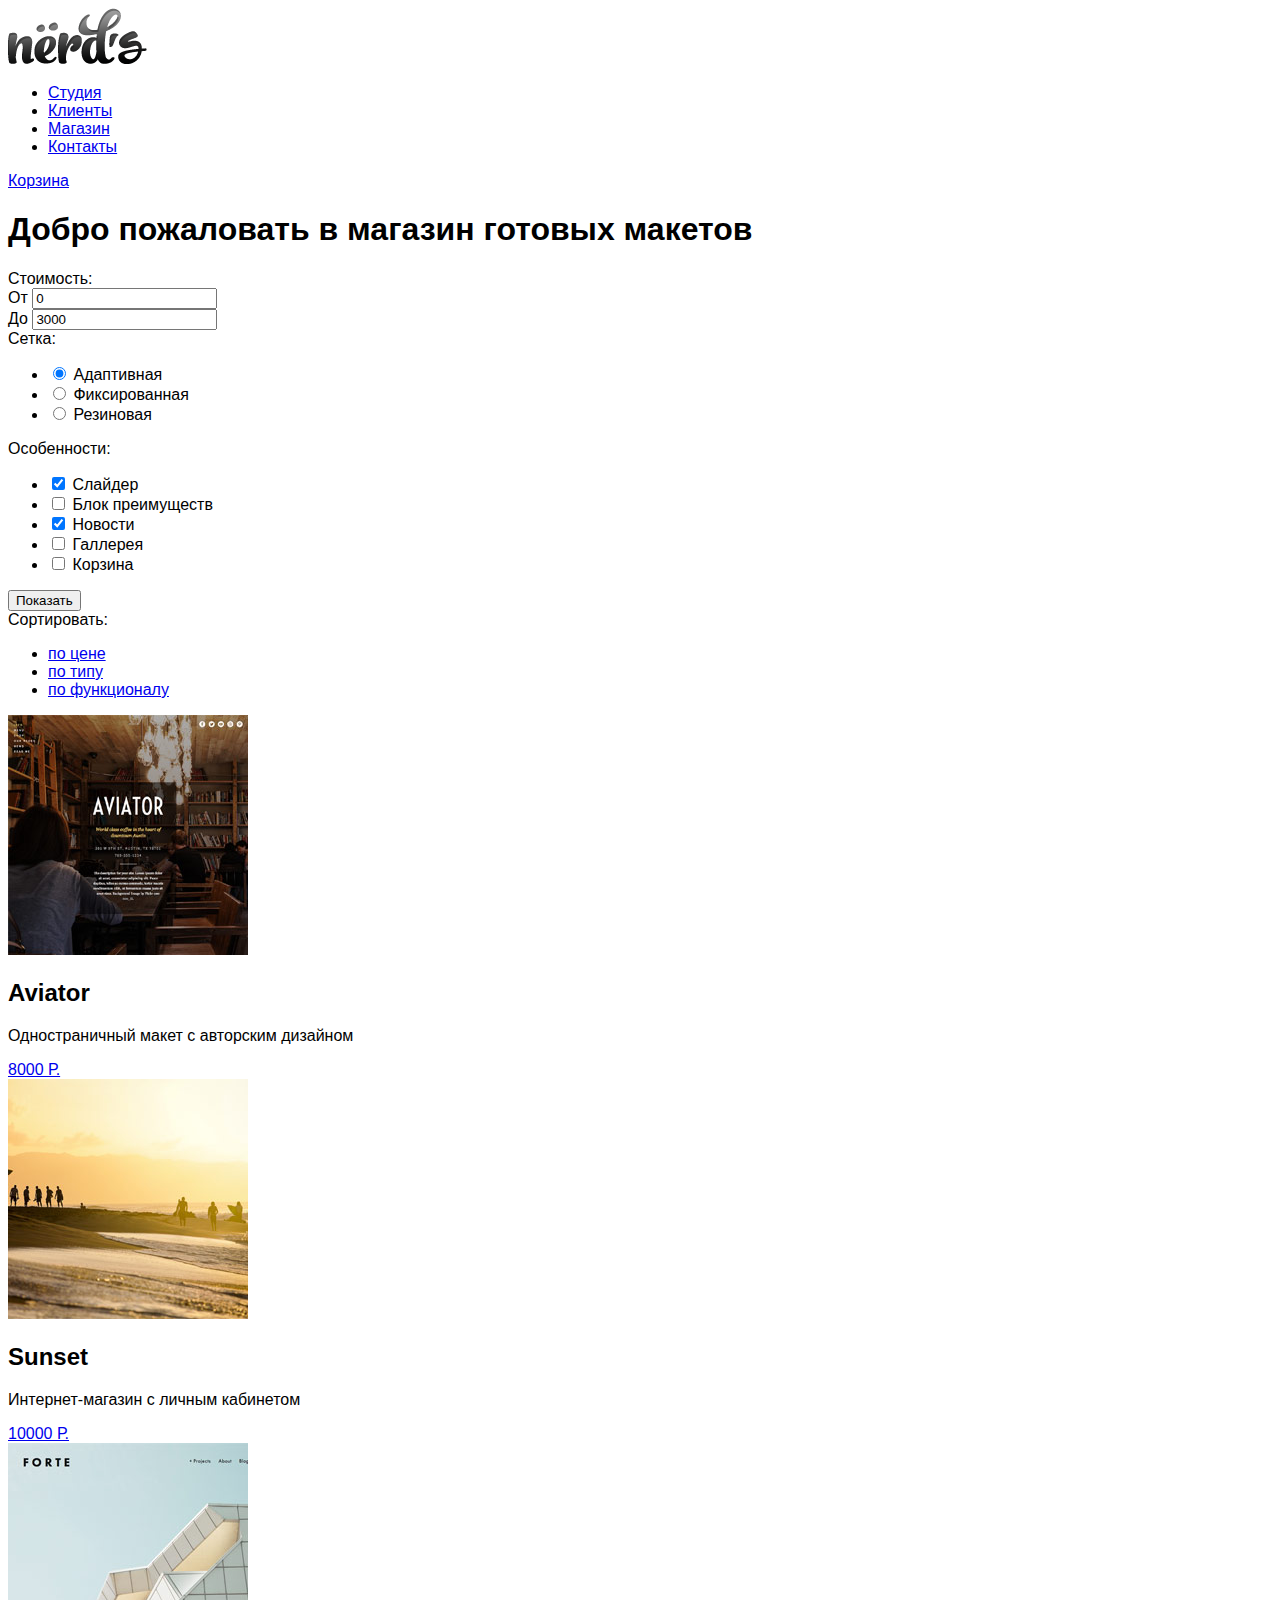
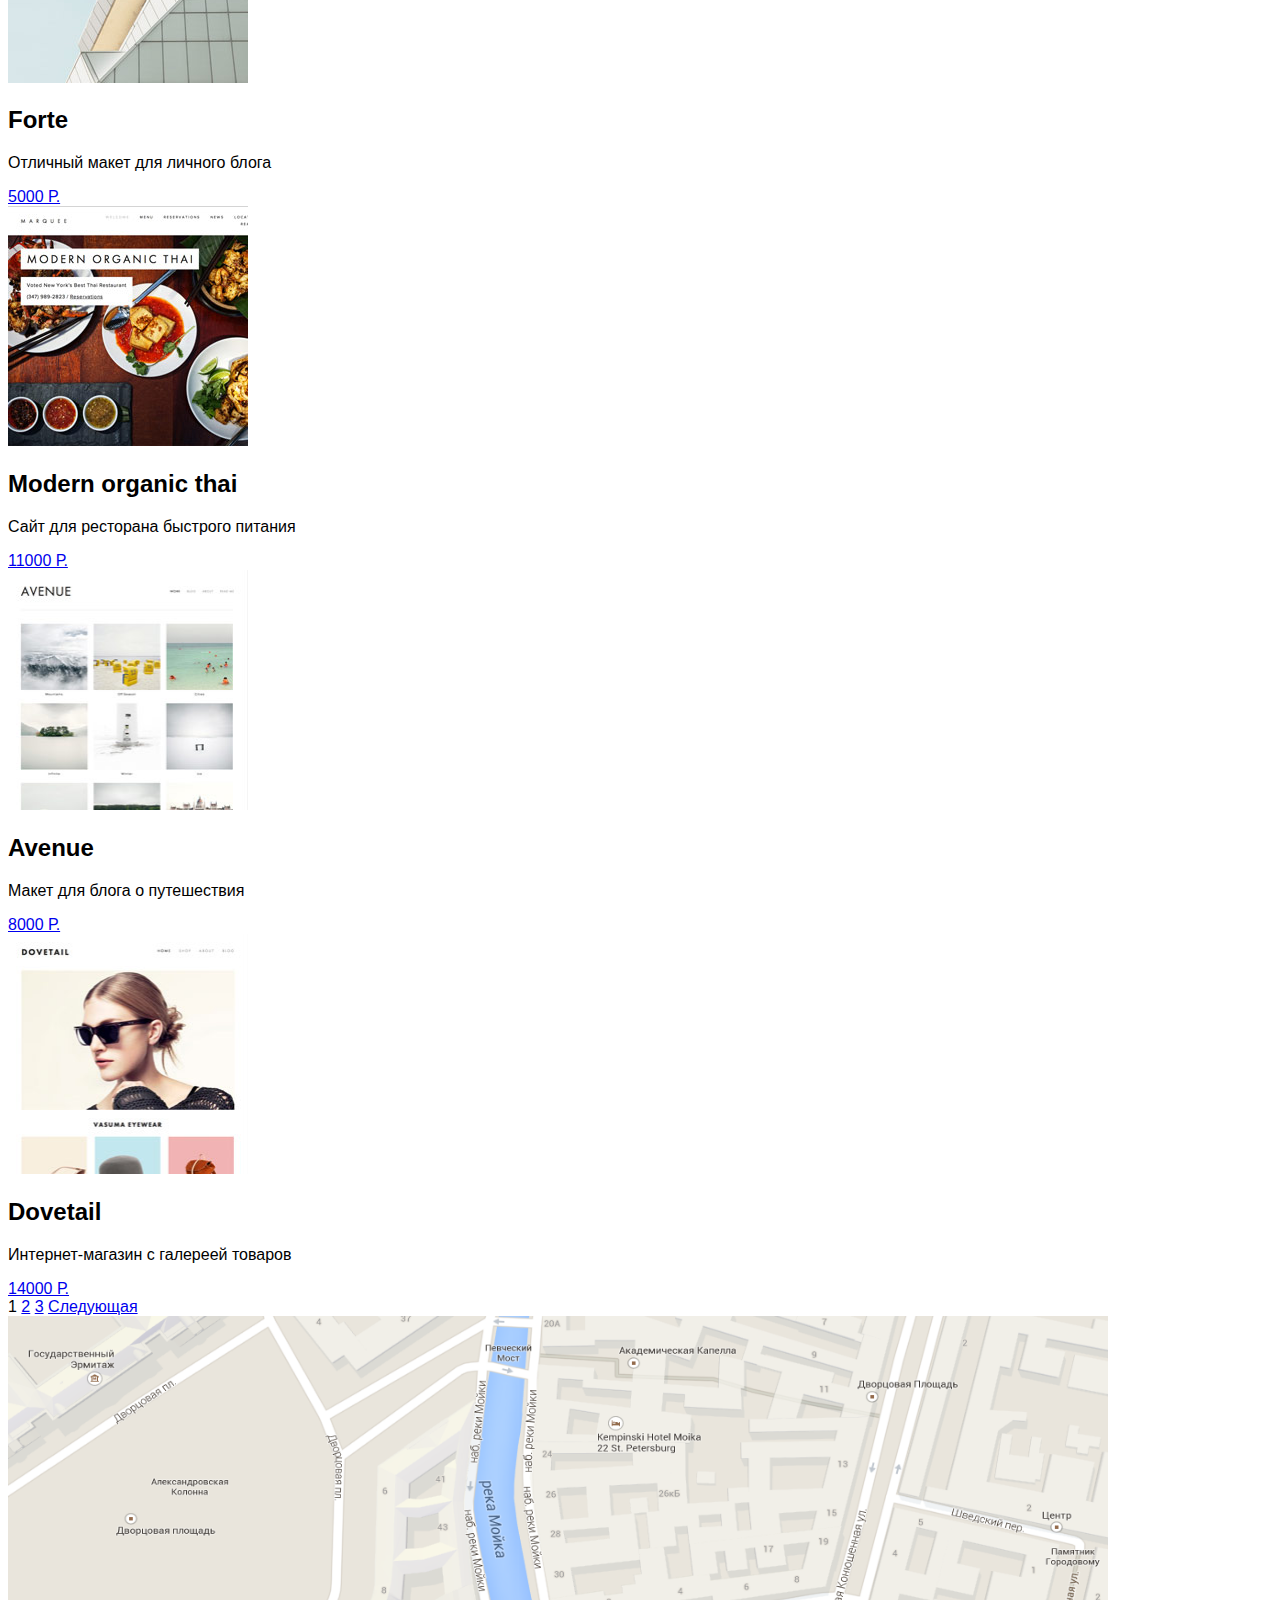
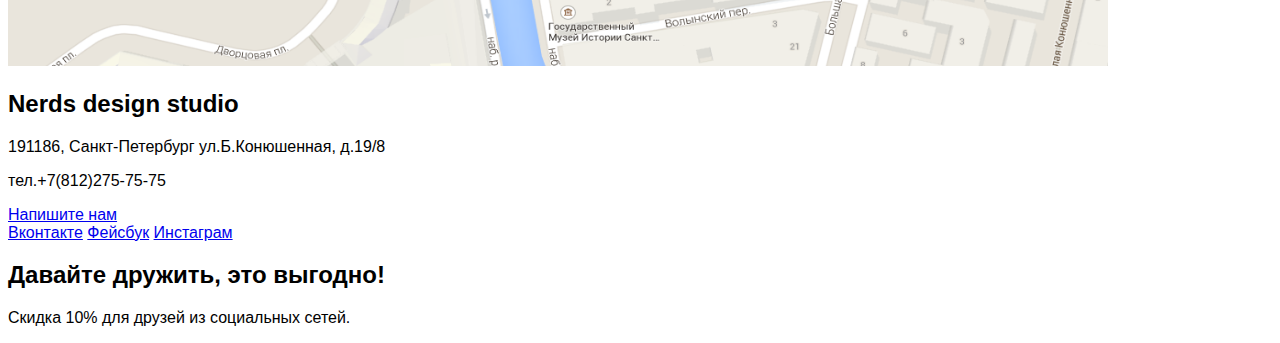
==== catalog.html @ 8f847f58 "Добавил стили и картинки" ====
<!DOCTYPE html>
<html lang="ru">
  <head>
    <meta charset="utf-8">
    <link href="css/style.css" rel="stylesheet">
    <title>Дизайн студия «Нёрдс»</title>
  </head>
  <body>


    <header class="main-header">
      <div class="container">
        <div class="logo">
          <img src="img/logo.png" width="139" height="56" alt="«Нёрдс»">
        </div>
        <div class="menu">
          <nav class="main-navigation">
            <ul>
              <li>
                <a href="index.html">Студия</a>
              </li>
              <li>
                <a href="#">Клиенты</a>
              </li>
              <li>
                <a href="#">Магазин</a>
              </li>
              <li>
                <a href="#">Контакты</a>
              </li>
            </ul>
          </nav>
          <div class="user-block">
            <a class="cart" href="#">Корзина</a>
          </div>
        </div>
        <div  class="shop-inner">
          <h1>Добро пожаловать в магазин готовых макетов</h1>
        </div>
      </div>
    </header>


    <main>
      <div class="container">
        <section class="filters">
          <form action="/">
            <div class="filter">
              <div class="filter-title">Стоимость:</div>
              <div class="cost-filter">
                <div class="cost-filter-top">
                  <div class="cost-filter-range"></div>
                </div>
                <div class="cost-filter-bottom">
                  <div class="cost-filter-input">
                    <label for="">От</label>
                    <input type="text" value="0" />
                  </div>
                  <div class="cost-filter-input">
                    <label for="">До</label>
                    <input type="text" value="3000" />
                  </div>
                </div>
              </div>
            </div>
            <div class="filter">
              <div class="filter-title">Сетка:</div>
              <ul>
                <li>
                  <input type="radio" id="adapted" name="select" checked>
                  <label for="adapted">Адаптивная</label>
                </li>
                <li>
                  <input type="radio" id="fixed" name="select">
                  <label for="fixed">Фиксированная</label>
                </li>
                <li>
                  <input type="radio" id="rubber" name="select">
                  <label for="rubber">Резиновая</label>
                </li>
              </ul>
            </div>
            <div class="filter">
              <div class="filter-title">Особенности:</div>
              <ul>
                <li>
                  <input type="checkbox" id="slider" checked>
                  <label for="slider">Слайдер</label>
                </li>
                <li>
                  <input type="checkbox" id="advantages">
                  <label for="advantages">Блок преимуществ</label>
                </li>
                <li>
                  <input type="checkbox" id="news" checked>
                  <label for="news">Новости</label>
                </li>
                <li>
                  <input type="checkbox" id="gallery">
                  <label for="gallery">Галлерея</label>
                </li>
                <li>
                  <input type="checkbox" id="cart">
                  <label for="cart">Корзина</label>
                </li>
              </ul>
            </div>
            <button type="submit" class="btn">Показать</button>
          </form>
        </section>
        <section class="catalog">
          <div class="catalog-select">
            <span>Сортировать:</span>
            <ul>
              <li><a href="#">по цене</a></li>
              <li><a href="#">по типу</a></li>
              <li><a href="#">по функционалу</a></li>
            </ul>
            <a class="icon-down" href="#"></a>
            <a class="icon-up" href="#"></a>
          </div>
          <div class="catalog-item-container">
            <div class="catalog-item">
              <img src="img/aviator.jpg" alt="Aviator" width="240" height="240">
              <div class="hover">
                <h2>Aviator</h2>
                <p>Одностраничный макет с авторским дизайном</p>
                <a class="btn btn-red" href="#">8000 Р.</a>
              </div>
            </div>
            <div class="catalog-item">
              <img src="img/sunset.jpg" alt="Sunset" width="240" height="240">
              <div class="hover">
                <h2>Sunset</h2>
                <p>Интернет-магазин с личным кабинетом</p>
                <a class="btn btn-red" href="#">10000 Р.</a>
              </div>
            </div>
            <div class="catalog-item">
              <img src="img/forte.jpg" alt="Forte" width="240" height="240">
              <div class="hover">
                <h2>Forte</h2>
                <p>Отличный макет для личного блога</p>
                <a class="btn btn-red" href="#">5000 Р.</a>
              </div>
            </div>
            <div class="catalog-item">
              <img src="img/modern.jpg" alt="Modern" width="240" height="240">
              <div class="hover">
                <h2>Modern organic thai</h2>
                <p>Сайт для ресторана быстрого питания</p>
                <a class="btn btn-red" href="#">11000 Р.</a>
              </div>
            </div>
            <div class="catalog-item">
              <img src="img/avenue.jpg" alt="Avenue" width="240" height="240">
              <div class="hover">
                <h2>Avenue</h2>
                <p>Макет для блога о путешествия</p>
                <a class="btn btn-red" href="#">8000 Р.</a>
              </div>
            </div>
            <div class="catalog-item">
              <img src="img/dovetail.jpg" alt="Dovetail" width="240" height="240">
              <div class="hover">
                <h2>Dovetail</h2>
                <p>Интернет-магазин с галереей товаров</p>
                <a class="btn btn-red" href="#">14000 Р.</a>
              </div>
            </div>
          </div>
          <div class="page-link">
            <span class="page-active">1</span>
            <a href="#" class="page-2">2</a>
            <a href="#" class="page-3">3</a>
            <a href="#" class="next">Следующая</a>
          </div>
        </section>
      </div>
    </main>


    <div class="map">
      <img src="img/map.png" width="1100" height="350" alt="Map">
      <div class="map-container">
        <div class="contacts">
          <h2 class="contacts-title">Nerds design studio</h2>
          <p>191186, Санкт-Петербург ул.Б.Конюшенная, д.19/8</p>
          <p>тел.+7(812)275-75-75</p>
          <a class="btn btn-red" href="#">Напишите нам</a>
        </div>
      </div>
    </div>


    <footer class="main-footer">
      <div class="social">
        <a class="social-btn social-btn-vk" href="#">Вконтакте</a>
        <a class="social-btn social-btn-fb" href="#">Фейсбук</a>
        <a class="social-btn social-btn-inst" href="#">Инстаграм</a>
      </div>
      <div class="footer-friends">
        <h2 class="footer-friends-title">Давайте дружить, это выгодно!</h2>
        <p>Скидка 10% для друзей из социальных сетей.</p>
      </div>
    </footer>


  </body>
</html>
---- css/style.css ----
body {
  /*font-size:
  line-height:*/
  color: #000000
  font-weight: bold;
  font-family: "Roboto", "Arial", serif;
}
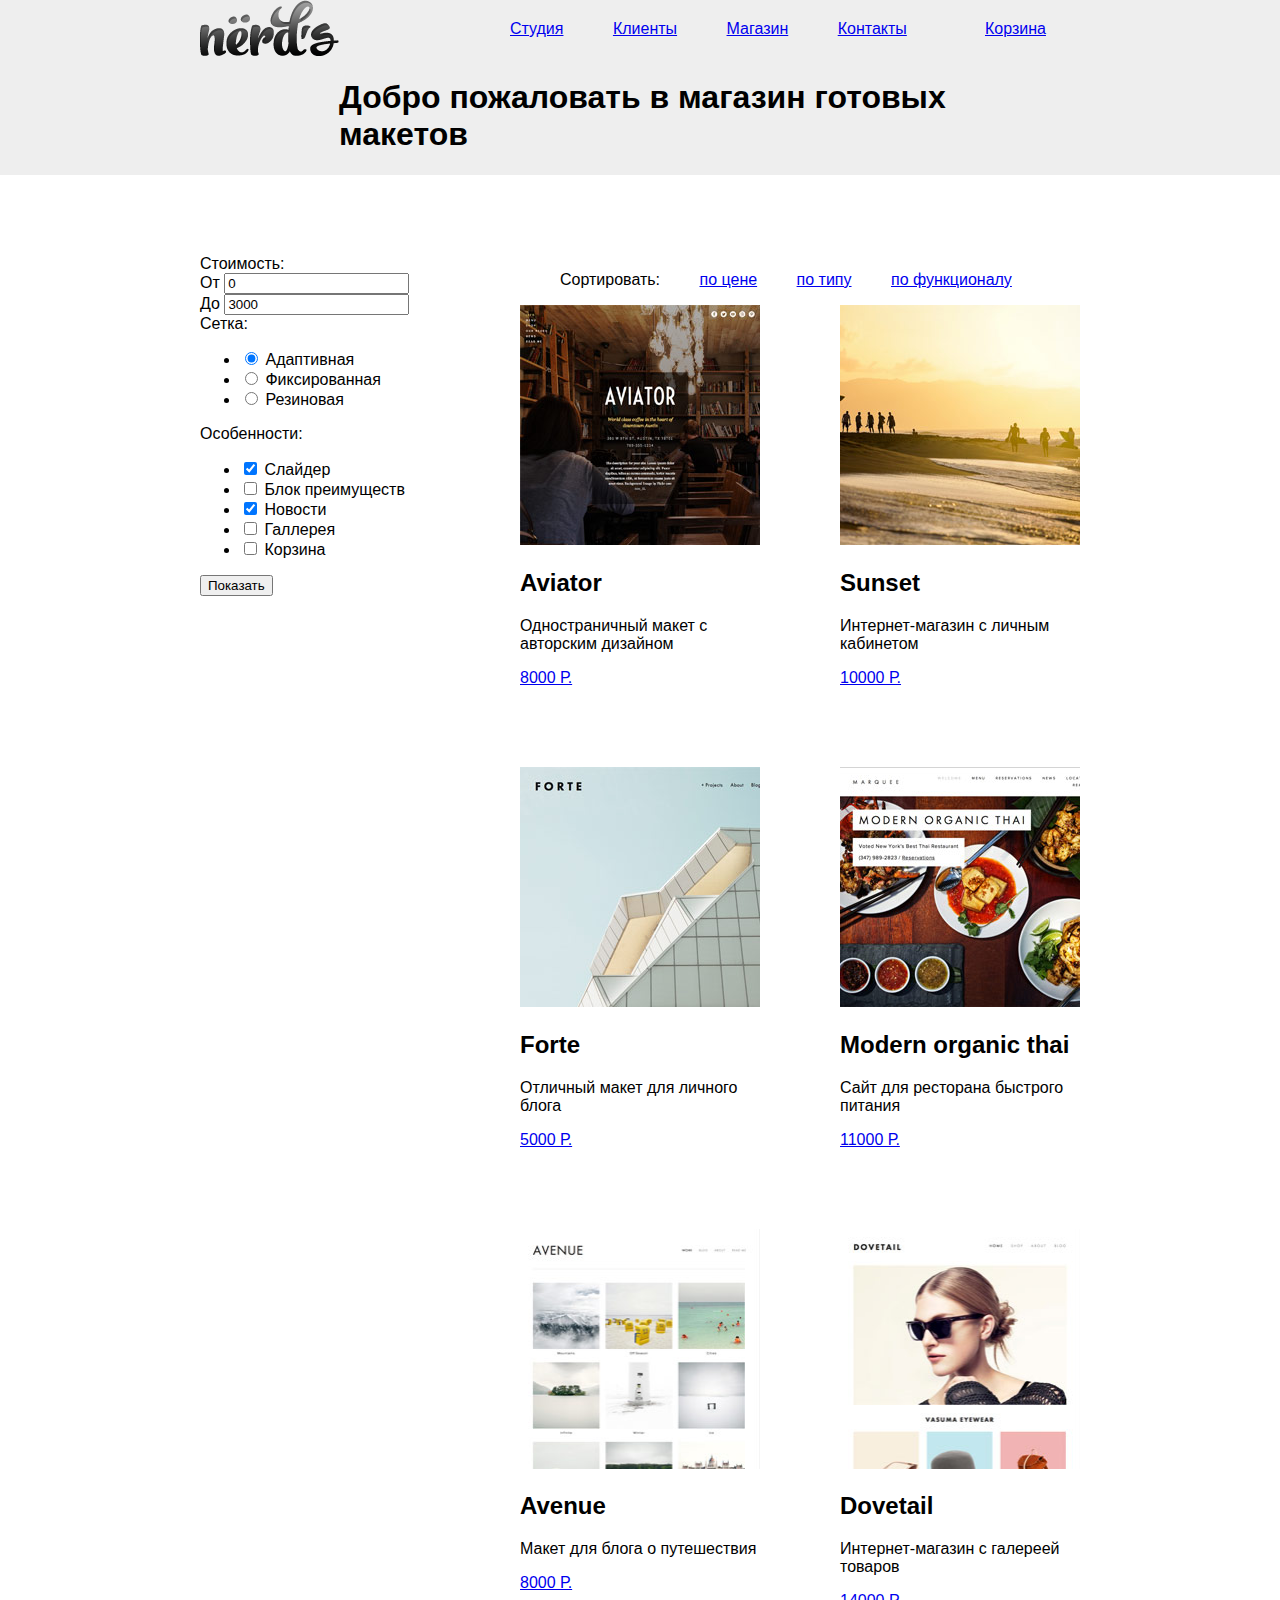
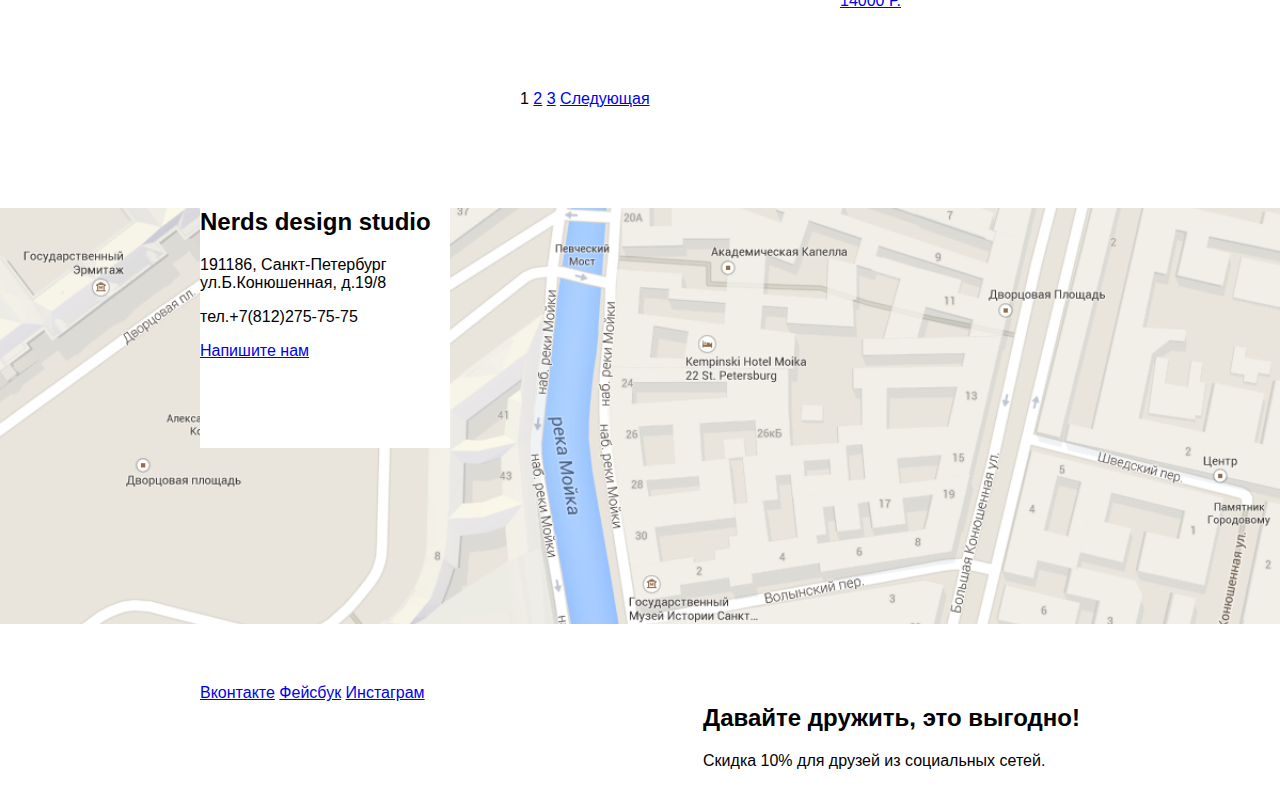
==== commit e8f13fb0: "Сетка#2" ====
--- a/catalog.html
+++ b/catalog.html
@@ -9,21 +9,21 @@
 
 
     <header class="main-header">
-      <div class="container">
+      <div class="container clearfix">
         <div class="logo">
-          <img src="img/logo.png" width="139" height="56" alt="«Нёрдс»">
+          <a href="index.html"><img src="img/logo.png" width="139" height="56" alt="«Нёрдс»"></a>
         </div>
         <div class="menu">
           <nav class="main-navigation">
             <ul>
               <li>
-                <a href="index.html">Студия</a>
+                <a href="#">Студия</a>
               </li>
               <li>
                 <a href="#">Клиенты</a>
               </li>
               <li>
-                <a href="#">Магазин</a>
+                <a href="catalog.html">Магазин</a>
               </li>
               <li>
                 <a href="#">Контакты</a>
@@ -42,7 +42,7 @@
 
 
     <main>
-      <div class="container">
+      <div class="container clearfix">
         <section class="filters">
           <form action="/">
             <div class="filter">
@@ -54,11 +54,11 @@
                 <div class="cost-filter-bottom">
                   <div class="cost-filter-input">
                     <label for="">От</label>
-                    <input type="text" value="0" />
+                    <input type="text" value="0">
                   </div>
                   <div class="cost-filter-input">
                     <label for="">До</label>
-                    <input type="text" value="3000" />
+                    <input type="text" value="3000">
                   </div>
                 </div>
               </div>
@@ -109,17 +109,19 @@
           </form>
         </section>
         <section class="catalog">
-          <div class="catalog-select">
-            <span>Сортировать:</span>
-            <ul>
-              <li><a href="#">по цене</a></li>
-              <li><a href="#">по типу</a></li>
-              <li><a href="#">по функционалу</a></li>
-            </ul>
-            <a class="icon-down" href="#"></a>
-            <a class="icon-up" href="#"></a>
-          </div>
-          <div class="catalog-item-container">
+          <div class="catalog-select clearfix">
+            <div class="catalog-select">
+              <ul class="catalog-select-link">
+                <li>Сортировать:</li>
+                <li><a href="#">по цене</a></li>
+                <li><a href="#">по типу</a></li>
+                <li><a href="#">по функционалу</a></li>
+              </ul>
+              <a class="icon-down" href="#"></a>
+              <a class="icon-up" href="#"></a>
+            </div>
+          </div>
+          <div class="catalog-items clearfix">
             <div class="catalog-item">
               <img src="img/aviator.jpg" alt="Aviator" width="240" height="240">
               <div class="hover">
@@ -181,9 +183,9 @@
 
 
     <div class="map">
-      <img src="img/map.png" width="1100" height="350" alt="Map">
-      <div class="map-container">
-        <div class="contacts">
+      <!--<img src="img/map.png" width="1100" height="350" alt="Map">-->
+      <div class="container">
+        <div class="map-contacts">
           <h2 class="contacts-title">Nerds design studio</h2>
           <p>191186, Санкт-Петербург ул.Б.Конюшенная, д.19/8</p>
           <p>тел.+7(812)275-75-75</p>
@@ -194,14 +196,16 @@
 
 
     <footer class="main-footer">
-      <div class="social">
-        <a class="social-btn social-btn-vk" href="#">Вконтакте</a>
-        <a class="social-btn social-btn-fb" href="#">Фейсбук</a>
-        <a class="social-btn social-btn-inst" href="#">Инстаграм</a>
-      </div>
-      <div class="footer-friends">
-        <h2 class="footer-friends-title">Давайте дружить, это выгодно!</h2>
-        <p>Скидка 10% для друзей из социальных сетей.</p>
+      <div class="container clearfix">
+        <div class="social">
+          <a class="social-btn social-btn-vk" href="#">Вконтакте</a>
+          <a class="social-btn social-btn-fb" href="#">Фейсбук</a>
+          <a class="social-btn social-btn-inst" href="#">Инстаграм</a>
+        </div>
+        <div class="footer-friends">
+          <h2 class="footer-friends-title">Давайте дружить, это выгодно!</h2>
+          <p>Скидка 10% для друзей из социальных сетей.</p>
+        </div>
       </div>
     </footer>
 
--- a/css/style.css
+++ b/css/style.css
@@ -4,4 +4,196 @@
   color: #000000
   font-weight: bold;
   font-family: "Roboto", "Arial", serif;
+  margin: 0;
+  padding: 0;
 }
+
+.clearfix:after {
+  content: "";
+  display: table;
+  clear: both;
+}
+
+.container {
+  width: 880px;
+  margin: 0 auto;
+  padding: 0 10px;
+}
+
+.main-header {
+  background-color: #EEEEEE;
+  margin-bottom: 80px;
+}
+
+.logo {
+  float: left;
+}
+
+.menu {
+  float: right;
+  width: 570px;
+  margin: 0;
+  padding: 20px 0;
+}
+
+.main-navigation {
+  float: left;
+  width: 460px;
+}
+
+.user-block {
+  float: right;
+  width: 95px;
+}
+
+.main-navigation ul {
+  margin: 0;
+  padding: 0;
+  list-style: none;
+}
+
+.main-navigation li {
+  display: inline-block;
+  margin-right: 45px;
+}
+
+.slide {
+  display: inline-block;
+
+}
+
+.slide-content: {
+  display: inline-block;
+  width: 360px;
+
+}
+
+
+.features {
+  margin-bottom: 80px;
+}
+
+
+.features-item {
+  float: left;
+  width: 240px;
+  margin-right: 80px;
+}
+
+.features-item:last-child {
+  margin-right: 0px;
+}
+
+.about-us {
+  margin-bottom: 76px;
+}
+
+.about-us-left {
+  float: left;
+  width: 570px;
+  margin-right: 70px;
+}
+
+.about-us-right {
+  float: right;
+  width: 240px;
+}
+
+.partners {
+  margin-bottom: 85px;
+}
+
+.partners-row {
+  display: inline-block;
+}
+
+.partners-logo {
+  float: left;
+  display: block;
+  margin-right: 120px;
+}
+
+.partners-logo:last-child {
+  margin-right: 0px;
+}
+
+.map {
+  width: 100%;
+  height: 416px;
+  background: url(../img/map.png) no-repeat;
+  background-size: cover;
+  margin-bottom: 60px;
+}
+
+.map-contacts {
+  background: white;
+  width: 250px;
+  height: 240px;
+
+}
+
+.social {
+  width: 300px;
+  float: left;
+  margin-bottom: 80px;
+  margin-right: 30px;
+}
+
+.footer-friends {
+  float: right;
+}
+
+.shop-inner {
+  display: inline-block;
+  width: 680px;
+}
+
+.filters {
+  float: left;
+
+}
+
+.catalog {
+  float: right;
+  width: 560px;
+  margin-bottom: 80px;
+
+}
+
+.catalog-select ul {
+  float: left;
+  list-style: none;
+
+}
+
+.catalog-select li {
+  display: inline-block;
+  margin-right: 35px;
+}
+
+.catalog-items {
+  width: 560px;
+}
+
+.catalog-item {
+  width: 240px;
+  margin-bottom: 80px;
+
+}
+
+.catalog-item:nth-child(2n+1){
+  float: left;
+}
+
+.catalog-item:nth-child(2n){
+  float: right;
+}
+
+
+
+
+
+
+
+
+
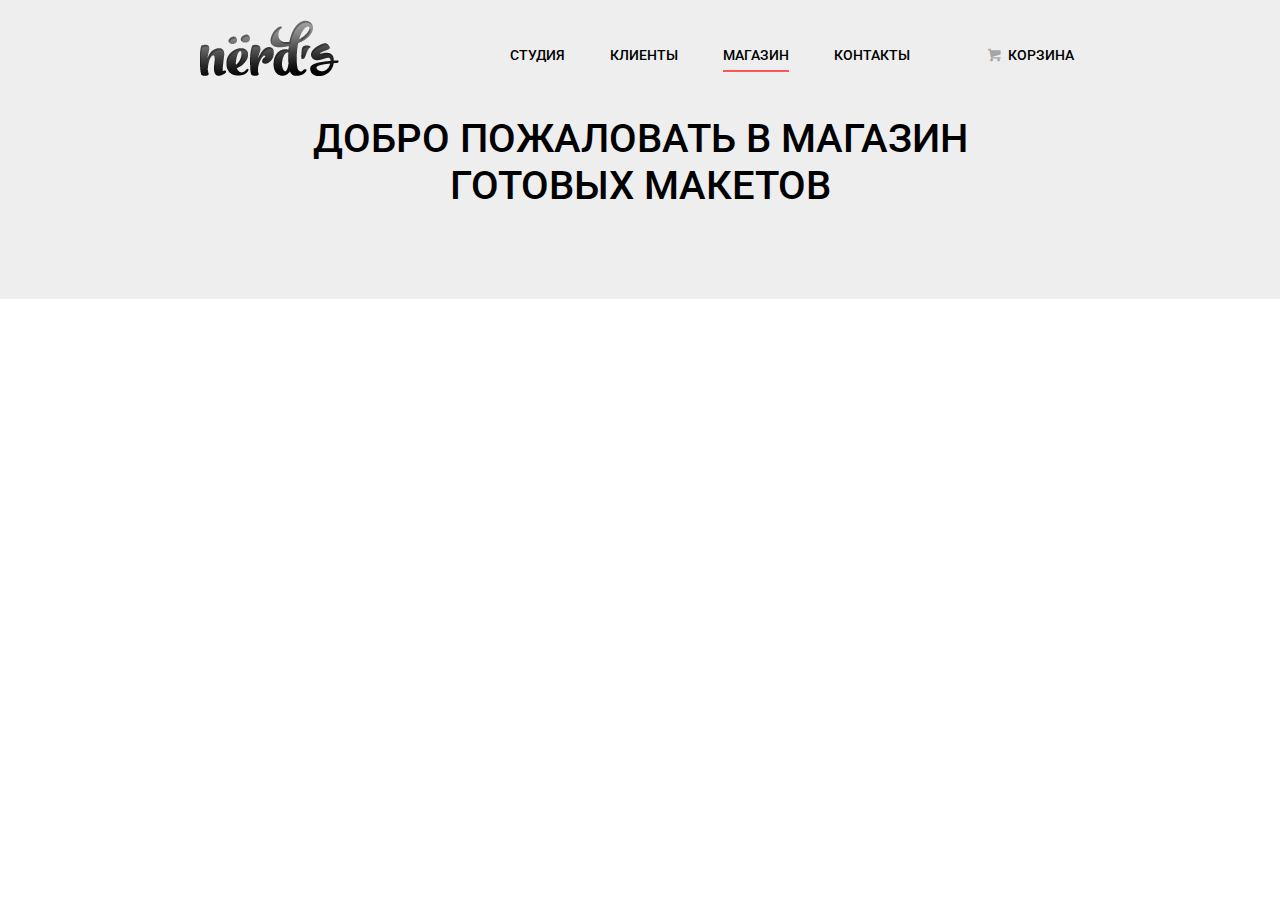
==== commit 30cd675b: "Верстка#1" ====
--- a/catalog.html
+++ b/catalog.html
@@ -4,44 +4,39 @@
     <meta charset="utf-8">
     <link href="css/style.css" rel="stylesheet">
     <title>Дизайн студия «Нёрдс»</title>
+    <link href='https://fonts.googleapis.com/css?family=Roboto:500&subset=latin,cyrillic' rel='stylesheet' type='text/css'>
   </head>
   <body>
 
-
     <header class="main-header">
-      <div class="container clearfix">
+      <div class="header container clearfix">
         <div class="logo">
           <a href="index.html"><img src="img/logo.png" width="139" height="56" alt="«Нёрдс»"></a>
         </div>
-        <div class="menu">
+        <div class="menu clearfix">
           <nav class="main-navigation">
             <ul>
-              <li>
-                <a href="#">Студия</a>
-              </li>
-              <li>
-                <a href="#">Клиенты</a>
-              </li>
-              <li>
-                <a href="catalog.html">Магазин</a>
-              </li>
-              <li>
-                <a href="#">Контакты</a>
-              </li>
+              <li><a href="index.html">Студия</a></li>
+              <li><a href="#">Клиенты</a></li>
+              <li><a href="catalog.html" class="active-page">Магазин</a></li>
+              <li><a href="#">Контакты</a></li>
             </ul>
           </nav>
-          <div class="user-block">
-            <a class="cart" href="#">Корзина</a>
-          </div>
-        </div>
-        <div  class="shop-inner">
-          <h1>Добро пожаловать в магазин готовых макетов</h1>
-        </div>
-      </div>
+          <div class="basket">
+					  <a class="basket-link" href="#">
+						  <span class="icon-basket"></span>
+              <span class="basket-text">Корзина</span>
+						</a>
+          </div>
+        </div>
+	  </div>
+	  <div  class="shop-inner container">
+	    Добро пожаловать в магазин готовых макетов
+	  </div>
     </header>
 
 
-    <main>
+    <!--<main>
       <div class="container clearfix">
         <section class="filters">
           <form action="/">
@@ -183,7 +178,7 @@
 
 
     <div class="map">
-      <!--<img src="img/map.png" width="1100" height="350" alt="Map">-->
+      <!--<img src="img/map.png" width="1100" height="350" alt="Map">
       <div class="container">
         <div class="map-contacts">
           <h2 class="contacts-title">Nerds design studio</h2>
@@ -207,7 +202,7 @@
           <p>Скидка 10% для друзей из социальных сетей.</p>
         </div>
       </div>
-    </footer>
+    </footer>-->
 
 
   </body>
--- a/css/style.css
+++ b/css/style.css
@@ -1,12 +1,55 @@
 body {
-  /*font-size:
-  line-height:*/
-  color: #000000
-  font-weight: bold;
-  font-family: "Roboto", "Arial", serif;
-  margin: 0;
-  padding: 0;
-}
+  min-width: 900px;
+  font-family: "Roboto", "Arial", sans-serif;
+  font-size: 16px;
+  font-weight: 500;
+  line-height: 30px;
+  color: #000000;
+  background-color: #FFFFFF;
+	padding: 0;
+	margin: 0;
+}
+
+@font-face {
+  font-weight: normal;
+  font-style: normal;
+
+  font-family: "symbols-nerds";
+  src: url("../fonts/symbols-nerds.woff") format("woff"),
+       url("../fonts/symbols-nerds.woff2") format("woff2");
+}
+
+[class^="icon-"]::before,
+[class*=" icon-"]::before {
+  display: inline-block;
+  width: 1em;
+  margin-right: 0.2em;
+  margin-left: 0.2em;
+
+  font-weight: normal;
+  line-height: 1em;
+  font-family: "symbols-nerds";
+  text-align: center;
+  text-transform: none;
+  text-decoration: inherit;
+  font-style: normal;
+  font-variant: normal;
+
+  speak: none;
+}
+
+.icon-basket::before { content: "\62"; } /* "b" */
+.icon-facebook::before { content: "\66"; } /* "f" */
+.icon-twitter::before { content: "\74"; } /* "t" */
+.icon-vk::before { content: "\76"; } /* "v" */
+.icon-up-dir::before { content: "\25b2"; } /* "▲" */
+.icon-down-dir::before { content: "\25bc"; } /* "▼" */
+.icon-circle::before { content: "\25cb"; } /* "○" */
+.icon-circle-dot::before { content: "\25cf"; } /* "●" */
+.icon-check-off::before { content: "\2610"; } /* "☐" */
+.icon-check-on::before { content: "\2611"; } /* "☑" */
+.icon-instagramm::before { content: "📷"; } /* "\1f4f7" */
+
 
 .clearfix:after {
   content: "";
@@ -25,6 +68,10 @@
   margin-bottom: 80px;
 }
 
+.header {
+  padding: 20px 0;
+}
+
 .logo {
   float: left;
 }
@@ -41,7 +88,7 @@
   width: 460px;
 }
 
-.user-block {
+.basket {
   float: right;
   width: 95px;
 }
@@ -49,25 +96,163 @@
 .main-navigation ul {
   margin: 0;
   padding: 0;
+  font-size: 0;
   list-style: none;
 }
 
 .main-navigation li {
   display: inline-block;
   margin-right: 45px;
+  font-size: 14px;
+}
+
+.main-navigation li:last-child {
+  margin-right: 0;
+}
+
+.main-navigation a,
+.basket a {
+  display: block;
+  text-decoration: none;
+  color: #000000;
+  font-size: 14px;
+  text-transform: uppercase;
+}
+
+.icon-basket {
+  opacity: 0.3;
+}
+
+.active-page {
+  border-bottom: 2px solid #fb565a;
+}
+
+.main-navigation a:hover {
+  color: #fb565a;
+}
+
+.basket-link:hover span {
+  color: #fb565a;
+  opacity: 1;
+}
+
+.shop-inner {
+  width: 680px;
+  font-size: 40px;
+  text-align: center;
+  line-height: normal;
+  text-transform: uppercase;
+  padding-bottom: 90px;
+}
+
+.slider {
+  position: relative;
+  width: 880px;
+  margin: 0 auto;
 }
 
 .slide {
-  display: inline-block;
-
-}
-
-.slide-content: {
-  display: inline-block;
-  width: 360px;
-
-}
-
+  min-height: 310px;
+
+  background-repeat: no-repeat;
+  background-position: 100% 10px;
+}
+
+.slider input[type="radio"] {
+  display: none;
+}
+
+.slider-controls label {
+  display: inline-block;
+  width: 4px;
+  height: 4px;
+  margin: 0 3px;
+
+  vertical-align: top;
+
+  background: #ffffff;
+  border: 3px solid white;
+  border-radius: 50%;
+  cursor: pointer;
+}
+
+.slider-controls {
+  position: absolute;
+  bottom: 95px;
+  left: 50%;
+
+  width: 200px;
+  margin-left: -100px;
+
+  text-align: center;
+}
+
+.slide-text {
+  width: 500px;
+  padding: 30px 0;
+}
+
+.slide-title {
+  font-weight: 500;
+  font-size: 36px;
+}
+
+.slide p {
+  font-weight: 500;
+  line-height: 22px;
+  color: #283136;
+}
+
+.slide .btn {
+  display: block;
+  width: 220px;
+  margin-top: 25px;
+  padding: 12px 10px;
+
+  font-weight: 300;
+  font-size: 12px;
+  text-align: center;
+  color: #ffffff;
+  text-transform: uppercase;
+  text-decoration: none;
+
+  background: #fb565a;
+  border-radius: 3px;
+}
+
+.slide:nth-child(1) {
+  background-image: url("../img/slider-bg.png");
+}
+
+.slide:nth-child(2) {
+  background-image: url("../img/slider-bg-2.png");
+}
+
+.slide:nth-child(3) {
+  background-image: url("../img/slider-bg-3.png");
+}
+
+.slide {
+  display: none;
+}
+
+#btn-1:checked ~ .slides .slide:nth-child(1) {
+  display: block;
+}
+
+#btn-2:checked ~ .slides .slide:nth-child(2) {
+  display: block;
+}
+
+#btn-3:checked ~ .slides .slide:nth-child(3) {
+  display: block;
+}
+
+#btn-1:checked ~ .slider-controls label[for="btn-1"],
+#btn-2:checked ~ .slider-controls label[for="btn-2"],
+#btn-3:checked ~ .slider-controls label[for="btn-3"] {
+  background: #c1c1c1;
+}
 
 .features {
   margin-bottom: 80px;
@@ -82,6 +267,11 @@
 
 .features-item:last-child {
   margin-right: 0px;
+}
+
+.features-item h3 {
+  margin-top: 13px;
+  text-transform: uppercase;
 }
 
 .about-us {
@@ -143,10 +333,6 @@
   float: right;
 }
 
-.shop-inner {
-  display: inline-block;
-  width: 680px;
-}
 
 .filters {
   float: left;
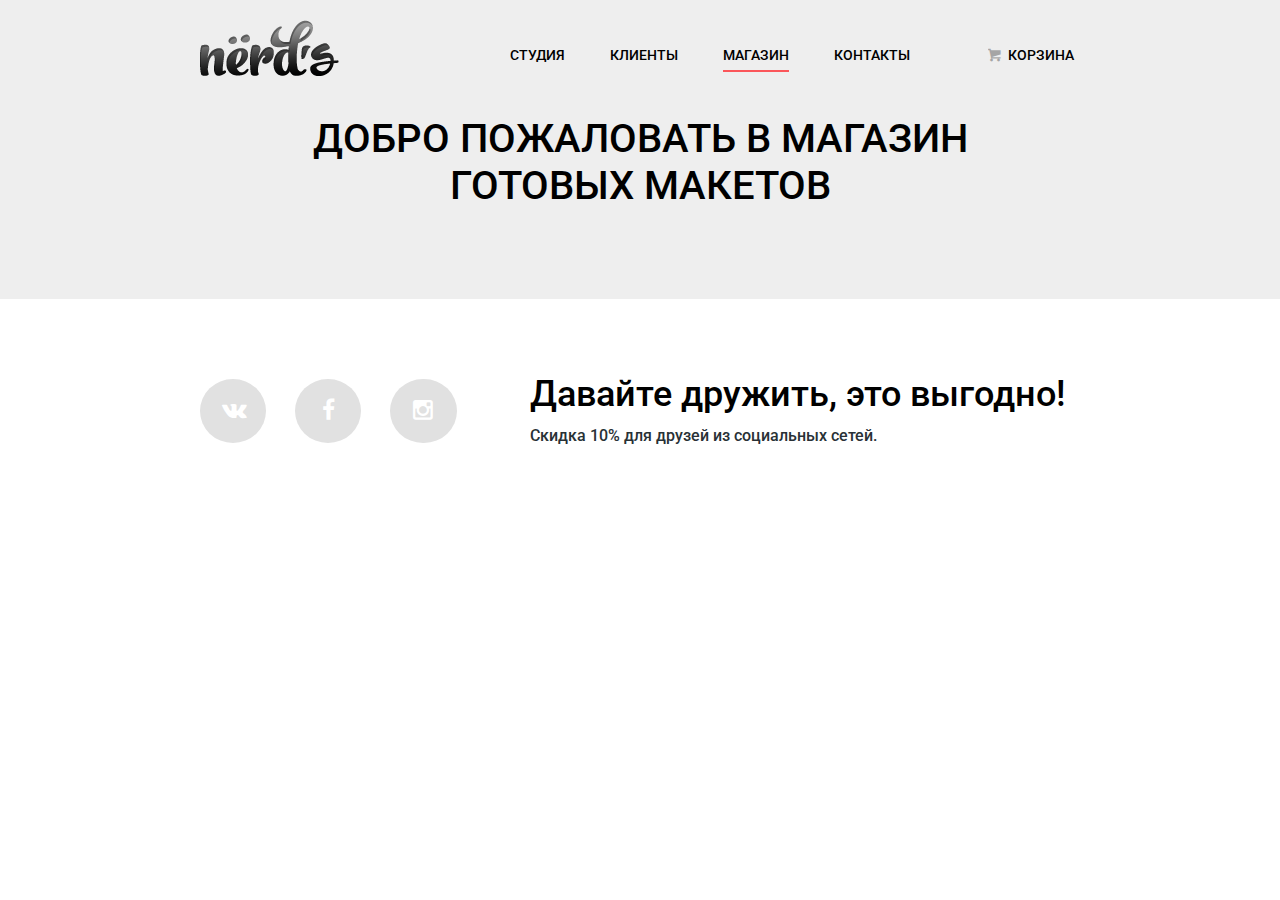
==== commit 2b58282b: "Верстка#4" ====
--- a/catalog.html
+++ b/catalog.html
@@ -187,22 +187,22 @@
           <a class="btn btn-red" href="#">Напишите нам</a>
         </div>
       </div>
-    </div>
+    </div>-->
 
 
     <footer class="main-footer">
       <div class="container clearfix">
         <div class="social">
-          <a class="social-btn social-btn-vk" href="#">Вконтакте</a>
-          <a class="social-btn social-btn-fb" href="#">Фейсбук</a>
-          <a class="social-btn social-btn-inst" href="#">Инстаграм</a>
+          <a href="#"><span class="icon-vk"></span></a>
+          <a href="#"><span class="icon-facebook"></span></a>
+          <a href="#"><span class="icon-instagramm"></span></a>
         </div>
         <div class="footer-friends">
-          <h2 class="footer-friends-title">Давайте дружить, это выгодно!</h2>
+          Давайте дружить, это выгодно!
           <p>Скидка 10% для друзей из социальных сетей.</p>
         </div>
       </div>
-    </footer>-->
+    </footer>
 
 
   </body>
--- a/css/style.css
+++ b/css/style.css
@@ -136,6 +136,12 @@
   opacity: 1;
 }
 
+.main-navigation a:active,
+.basket-link:active span {
+  color: #000000;
+  opacity: 0.4;
+}
+
 .shop-inner {
   width: 680px;
   font-size: 40px;
@@ -255,7 +261,8 @@
 }
 
 .features {
-  margin-bottom: 80px;
+ padding-bottom: 80px;
+ border-bottom: 2px solid #f4f4f4;
 }
 
 
@@ -263,63 +270,252 @@
   float: left;
   width: 240px;
   margin-right: 80px;
+  font-size: 15px;
+  color: #283136;
 }
 
 .features-item:last-child {
   margin-right: 0px;
 }
 
-.features-item h3 {
-  margin-top: 13px;
-  text-transform: uppercase;
-}
+.features-item-image {
+  width: 240px;
+  height: 124px;
+  margin-bottom: 20px;
+  padding: 0;
+}
+
+.features-name {
+  margin: 0;
+  padding: 0;
+  font-size: 18px;
+  color: #000000;
+  text-transform: uppercase;
+}
+
+.features-item p {
+  margin-top: 10px;
+  line-height: 22px;
+  font-size: 15px;
+  color: #283136;
+}
+
+.btn-red {
+  display: block;
+  width: 140px;
+  margin-top: 25px;
+  padding: 5px 0;
+  font-size: 12px;
+  text-align: center;
+  color: #ffffff;
+  text-transform: uppercase;
+  text-decoration: none;
+  background: #fb565a;
+  border-radius: 3px;
+}
+
+.btn-green {
+  display: block;
+  width: 140px;
+  margin-top: 25px;
+  padding: 5px 0;
+  font-size: 12px;
+  text-align: center;
+  color: #ffffff;
+  text-transform: uppercase;
+  text-decoration: none;
+  background: #00ca74;
+  border-radius: 3px;
+}
+
+.btn-yellow {
+  display: block;
+  width: 140px;
+  margin-top: 25px;
+  padding: 5px 0;
+  font-size: 12px;
+  text-align: center;
+  color: #ffffff;
+  text-transform: uppercase;
+  text-decoration: none;
+  background: #efc84a;
+  border-radius: 3px;
+}
+
+.btn-red:hover {
+  background-color: #d6494d;
+}
+
+.btn-green:hover {
+  background-color: #01a25e;
+}
+
+.btn-yellow:hover {
+  background-color: #d6ae2c;
+}
+
+.btn-red:active {
+  background-color: #b63538;
+}
+
+.btn-green:active {
+  background-color: #009053;
+}
+
+.btn-yellow:active {
+  background-color: #c09b24;
+}
+
+
 
 .about-us {
-  margin-bottom: 76px;
+  margin-top: 68px;
+  padding-bottom: 65px;
+  margin-bottom: 40px;
+  border-bottom: 2px solid #f4f4f4;
+  font-size: 16px;
+  line-height: 22px;
+  color: #283136;
 }
 
 .about-us-left {
   float: left;
-  width: 570px;
-  margin-right: 70px;
+  width: 580px;
+  margin-right: 60px;
 }
 
 .about-us-right {
-  float: right;
+  float: left;
   width: 240px;
 }
 
+.about-us-title {
+  font-size: 36px;
+  line-height: 36px;
+  color: #000000;
+}
+
+.about-us-left p {
+  margin-bottom: 40px;
+}
+
+.about-us-img {
+  margin-bottom: 50px;
+}
+
+.about-us-left-title,
+.about-us-right-title {
+  text-transform: uppercase;
+}
+
+.about-us-left-list,
+.about-us-right-list {
+
+}
+
+.about-us-left-list ul,
+.about-us-right-list ul {
+  margin: 0;
+  padding: 0;
+  list-style: none;
+
+}
+
+.about-us-left-list li::before,
+.about-us-right-list li::before{
+  content: "";
+  display: inline-block;
+  vertical-align: middle;
+  width: 20px;
+  border: 1px solid #fb565a;
+  margin-right: 10px;
+}
+
+
+
 .partners {
-  margin-bottom: 85px;
+  border-bottom: 2px solid #f4f4f4;
+  margin-bottom: 60px;
 }
 
 .partners-row {
   display: inline-block;
-}
-
-.partners-logo {
-  float: left;
-  display: block;
+  line-height: 90px;
+  padding: 0 10px;
+  margin: 0;
+}
+
+.logo-link {
+  display: block;
+  float: left;
   margin-right: 120px;
 }
 
-.partners-logo:last-child {
-  margin-right: 0px;
+.logo-link:last-child {
+  margin: 0;
+  padding: 0;
+}
+
+.logo-img {
+  opacity: 0.2;
+}
+
+.logo-link:hover .logo-img {
+  opacity: 1;
 }
 
 .map {
+  position: relative;
   width: 100%;
   height: 416px;
-  background: url(../img/map.png) no-repeat;
+  margin-bottom: 80px;
+  background: url("../img/map.png") no-repeat 50% 50%;
   background-size: cover;
-  margin-bottom: 60px;
 }
 
 .map-contacts {
-  background: white;
+  position: absolute;
+  top: 90px;
   width: 250px;
-  height: 240px;
-
+  background-color: #FFFFFF;
+  font-size: 16px;
+  padding: 0;
+  margin: 0;
+}
+
+.map-marker {
+  position: absolute;
+  width: 231px;
+  height: 190px;
+  top: 160px;
+  right: 305px;
+}
+
+.contacts-title {
+  text-transform: uppercase;
+  padding-left: 20px;
+  padding-top: 30px;
+}
+
+.adress,
+.phone {
+  padding-left: 20px;
+  line-height: 20px;
+  color: #666666;
+}
+
+.btn-red-map {
+  display: block;
+  width: 200px;
+  text-align: center;
+  padding: 5px 0;
+  font-size: 12px;
+  color: #FFFFFF;
+  text-decoration: none;
+  text-transform: uppercase;
+  background-color: #fb565a;
+  border-radius: 3px;
+  margin: 25px auto;
 }
 
 .social {
@@ -329,8 +525,43 @@
   margin-right: 30px;
 }
 
+.social span {
+  display: inline-block;
+  background-color: #e1e1e1;
+  padding: 17px;
+  text-align: center;
+  font-size: 23px;
+  color: #FFFFFF;
+  border-radius: 50%;
+}
+
+.social a {
+  margin-right: 25px;
+}
+
+.social span:last-child {
+  margin-right: 0;
+}
+
+.social span:hover {
+  background-color: #fb565a;
+}
+
+.social span:active {
+  background-color: #d6494d;
+}
+
+
 .footer-friends {
-  float: right;
+  float: left;
+  width: 550px;
+  font-size: 36px;
+}
+
+.footer-friends p {
+  font-size: 16px;
+  line-height: 22px;
+  color: #283136;
 }
 
 
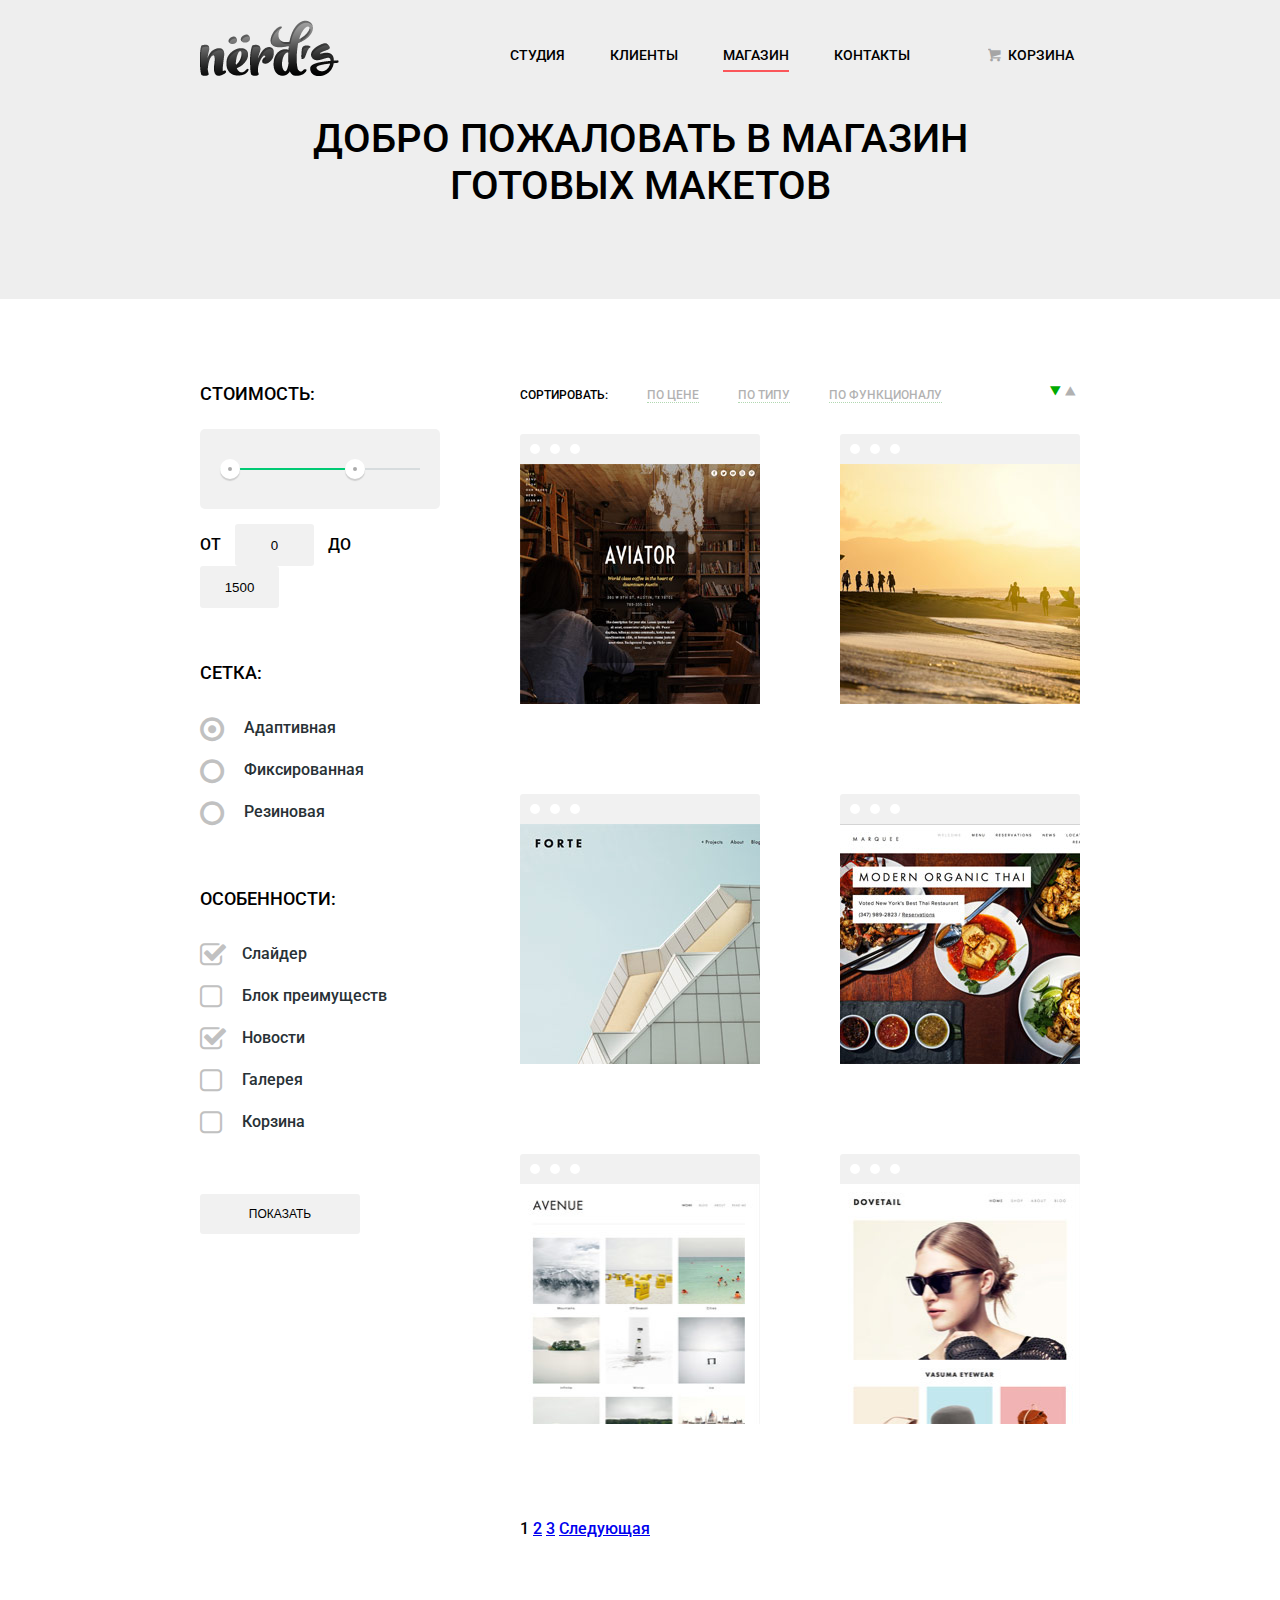
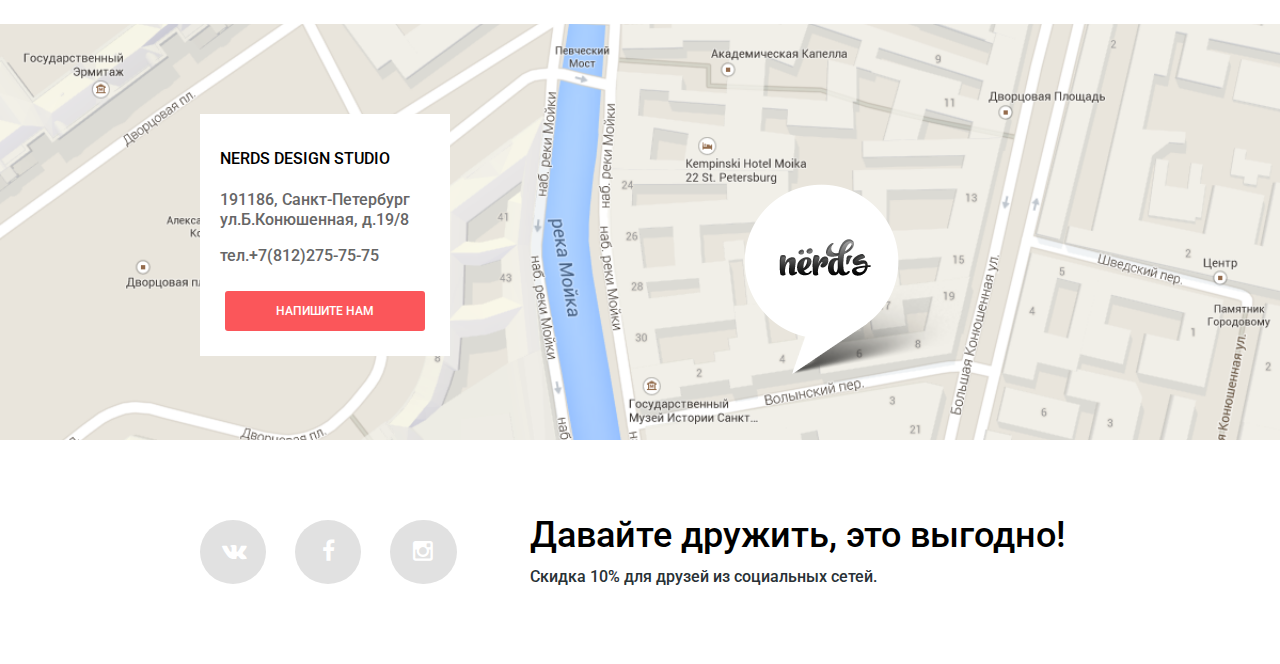
==== commit 6bd3bd20: "Верстка#5" ====
--- a/catalog.html
+++ b/catalog.html
@@ -35,160 +35,174 @@
 	  </div>
     </header>
 
-
-    <!--<main>
-      <div class="container clearfix">
-        <section class="filters">
-          <form action="/">
-            <div class="filter">
-              <div class="filter-title">Стоимость:</div>
-              <div class="cost-filter">
-                <div class="cost-filter-top">
-                  <div class="cost-filter-range"></div>
-                </div>
-                <div class="cost-filter-bottom">
-                  <div class="cost-filter-input">
-                    <label for="">От</label>
-                    <input type="text" value="0">
-                  </div>
-                  <div class="cost-filter-input">
-                    <label for="">До</label>
-                    <input type="text" value="3000">
-                  </div>
-                </div>
+    <main class="catalog container clearfix">
+      <section class="filters">
+        <form action="#" method="post" name="form-filters">
+          <div class="filter">
+            <div class="filter-title">Стоимость:</div>
+            <div class="filter-price">
+              <div class="filter-price-scale">
+                <div class="filter-price-bar"></div>
               </div>
-            </div>
-            <div class="filter">
-              <div class="filter-title">Сетка:</div>
-              <ul>
-                <li>
-                  <input type="radio" id="adapted" name="select" checked>
-                  <label for="adapted">Адаптивная</label>
-                </li>
-                <li>
-                  <input type="radio" id="fixed" name="select">
-                  <label for="fixed">Фиксированная</label>
-                </li>
-                <li>
-                  <input type="radio" id="rubber" name="select">
-                  <label for="rubber">Резиновая</label>
-                </li>
-              </ul>
-            </div>
-            <div class="filter">
-              <div class="filter-title">Особенности:</div>
-              <ul>
-                <li>
-                  <input type="checkbox" id="slider" checked>
-                  <label for="slider">Слайдер</label>
-                </li>
-                <li>
-                  <input type="checkbox" id="advantages">
-                  <label for="advantages">Блок преимуществ</label>
-                </li>
-                <li>
-                  <input type="checkbox" id="news" checked>
-                  <label for="news">Новости</label>
-                </li>
-                <li>
-                  <input type="checkbox" id="gallery">
-                  <label for="gallery">Галлерея</label>
-                </li>
-                <li>
-                  <input type="checkbox" id="cart">
-                  <label for="cart">Корзина</label>
-                </li>
-              </ul>
-            </div>
-            <button type="submit" class="btn">Показать</button>
-          </form>
-        </section>
-        <section class="catalog">
-          <div class="catalog-select clearfix">
-            <div class="catalog-select">
-              <ul class="catalog-select-link">
-                <li>Сортировать:</li>
-                <li><a href="#">по цене</a></li>
-                <li><a href="#">по типу</a></li>
-                <li><a href="#">по функционалу</a></li>
-              </ul>
-              <a class="icon-down" href="#"></a>
-              <a class="icon-up" href="#"></a>
-            </div>
-          </div>
-          <div class="catalog-items clearfix">
-            <div class="catalog-item">
-              <img src="img/aviator.jpg" alt="Aviator" width="240" height="240">
-              <div class="hover">
-                <h2>Aviator</h2>
-                <p>Одностраничный макет с авторским дизайном</p>
-                <a class="btn btn-red" href="#">8000 Р.</a>
-              </div>
-            </div>
-            <div class="catalog-item">
-              <img src="img/sunset.jpg" alt="Sunset" width="240" height="240">
-              <div class="hover">
-                <h2>Sunset</h2>
-                <p>Интернет-магазин с личным кабинетом</p>
-                <a class="btn btn-red" href="#">10000 Р.</a>
-              </div>
-            </div>
-            <div class="catalog-item">
-              <img src="img/forte.jpg" alt="Forte" width="240" height="240">
-              <div class="hover">
-                <h2>Forte</h2>
-                <p>Отличный макет для личного блога</p>
-                <a class="btn btn-red" href="#">5000 Р.</a>
-              </div>
-            </div>
-            <div class="catalog-item">
-              <img src="img/modern.jpg" alt="Modern" width="240" height="240">
-              <div class="hover">
-                <h2>Modern organic thai</h2>
-                <p>Сайт для ресторана быстрого питания</p>
-                <a class="btn btn-red" href="#">11000 Р.</a>
-              </div>
-            </div>
-            <div class="catalog-item">
-              <img src="img/avenue.jpg" alt="Avenue" width="240" height="240">
-              <div class="hover">
-                <h2>Avenue</h2>
-                <p>Макет для блога о путешествия</p>
-                <a class="btn btn-red" href="#">8000 Р.</a>
-              </div>
-            </div>
-            <div class="catalog-item">
-              <img src="img/dovetail.jpg" alt="Dovetail" width="240" height="240">
-              <div class="hover">
-                <h2>Dovetail</h2>
-                <p>Интернет-магазин с галереей товаров</p>
-                <a class="btn btn-red" href="#">14000 Р.</a>
-              </div>
-            </div>
-          </div>
-          <div class="page-link">
-            <span class="page-active">1</span>
-            <a href="#" class="page-2">2</a>
-            <a href="#" class="page-3">3</a>
-            <a href="#" class="next">Следующая</a>
-          </div>
-        </section>
-      </div>
+              <div class="thumb thumb-left"></div>
+              <div class="thumb thumb-right"></div>
+            </div>
+            <div class="form-inp">
+              <label for="from">От</label>
+              <input type="text" id="from" name="from" value="0">
+              <label for="before">До</label>
+              <input type="text" id="before" name="before" value="1500">
+            </div>
+          </div>
+          <div class="filter-radio">
+            <div class="filter-title">Сетка:</div>
+            <ul>
+              <li>
+                <input type="radio" name="radio-button" id="adaptive" checked>
+                <label for="adaptive" class="filter-label filter-label-radio">Адаптивная</label>
+              </li>
+              <li>
+                <input type="radio" name="radio-button" id="fixed">
+                <label for="fixed" class="filter-label filter-label-radio">Фиксированная</label>
+              </li>
+              <li>
+                <input type="radio" name="radio-button" id="rubber">
+                <label for="rubber" class="filter-label filter-label-radio">Резиновая</label>
+              </li>
+            </ul>
+          </div>
+          <div class="filter-checkbox">
+            <div class="filter-title">Особенности:</div>
+            <ul>
+              <li>
+                <input type="checkbox" name="slider" id="slider" checked>
+                <label for="slider" class="filter-label filter-label-checkbox">Слайдер</label>
+              </li>
+              <li>
+                <input type="checkbox" name="block" id="block">
+                <label for="block" class="filter-label filter-label-checkbox">Блок преимуществ</label>
+              </li>
+              <li>
+                <input type="checkbox" name="news" id="news" checked>
+                <label for="news" class="filter-label filter-label-checkbox">Новости</label>
+              </li>
+              <li>
+                <input type="checkbox" name="gallery" id="gallery">
+                <label for="gallery" class="filter-label filter-label-checkbox">Галерея</label>
+              </li>
+              <li>
+                <input type="checkbox" name="basket" id="basket">
+                <label for="basket" class="filter-label filter-label-checkbox">Корзина</label>
+              </li>
+            </ul>
+          </div>
+          <input type="submit" name="filters-submit" class="filter-btn" value="Показать">
+        </form>
+      </section>
+      <section class="layouts">
+        <div class="layouts-controls clearfix">
+          <ul class="layouts-controls-link">
+            <li>Сортировать:</li>
+            <li><a href="#">По цене</a></li>
+            <li><a href="#">По типу</a></li>
+            <li><a href="#">По функционалу</a></li>
+          </ul>
+          <div class="layouts-controls-triangle">
+            <a href="#" class="layouts-controls-triangle-active">▼</a>
+            <a href="#">▲</a>
+          </div>
+        </div>
+        <div class="catalog-items clearfix">
+          <div class="catalog-item">
+            <div class="catalog-item-top">
+              <i></i><i></i><i></i>
+            </div>
+            <img src="img/aviator.jpg" alt="Aviator" width="240" height="240">
+            <div class="hover-text">
+              <h2>Aviator</h2>
+              <p>Одностраничный макет с авторским дизайном</p>
+              <a class="btn-red-hover" href="#">8000 Р.</a>
+            </div>
+          </div>
+          <div class="catalog-item">
+            <div class="catalog-item-top">
+              <i></i><i></i><i></i>
+            </div>
+            <img src="img/sunset.jpg" alt="Sunset" width="240" height="240">
+            <div class="hover-text">
+              <h2>Sunset</h2>
+              <p>Интернет-магазин с личным кабинетом</p>
+              <a class="btn-red-hover" href="#">10000 Р.</a>
+            </div>
+          </div>
+          <div class="catalog-item">
+            <div class="catalog-item-top">
+              <i></i><i></i><i></i>
+            </div>
+            <img src="img/forte.jpg" alt="Forte" width="240" height="240">
+            <div class="hover-text">
+              <h2>Forte</h2>
+              <p>Отличный макет для личного блога</p>
+              <a class="btn-red-hover" href="#">5000 Р.</a>
+            </div>
+          </div>
+          <div class="catalog-item">
+            <div class="catalog-item-top">
+              <i></i><i></i><i></i>
+            </div>
+            <img src="img/modern.jpg" alt="Modern" width="240" height="240">
+            <div class="hover-text">
+              <h2>Modern organic thai</h2>
+              <p>Сайт для ресторана быстрого питания</p>
+              <a class="btn-red-hover" href="#">11000 Р.</a>
+            </div>
+          </div>
+          <div class="catalog-item">
+            <div class="catalog-item-top">
+              <i></i><i></i><i></i>
+            </div>
+            <img src="img/avenue.jpg" alt="Avenue" width="240" height="240">
+            <div class="hover-text">
+              <h2>Avenue</h2>
+              <p>Макет для блога о путешествия</p>
+              <a class="btn-red-hover" href="#">8000 Р.</a>
+            </div>
+          </div>
+          <div class="catalog-item">
+            <div class="catalog-item-top">
+              <i></i><i></i><i></i>
+            </div>
+            <img src="img/dovetail.jpg" alt="Dovetail" width="240" height="240">
+            <div class="hover-text">
+              <h2>Dovetail</h2>
+              <p>Интернет-магазин с галереей товаров</p>
+              <a class="btn-red-hover" href="#">14000 Р.</a>
+            </div>
+          </div>
+        </div>
+        <div class="page-link">
+          <span class="page-active">1</span>
+          <a href="#" class="page-2">2</a>
+          <a href="#" class="page-3">3</a>
+          <a href="#" class="next">Следующая</a>
+        </div>
+      </section>
     </main>
 
 
     <div class="map">
-      <!--<img src="img/map.png" width="1100" height="350" alt="Map">
       <div class="container">
         <div class="map-contacts">
-          <h2 class="contacts-title">Nerds design studio</h2>
-          <p>191186, Санкт-Петербург ул.Б.Конюшенная, д.19/8</p>
-          <p>тел.+7(812)275-75-75</p>
-          <a class="btn btn-red" href="#">Напишите нам</a>
+          <div class="contacts-title">Nerds design studio</div>
+          <p class="adress">191186, Санкт-Петербург ул.Б.Конюшенная, д.19/8</p>
+          <p class="phone">тел.+7(812)275-75-75</p>
+          <a class="btn btn-red-map" href="#">Напишите нам</a>
+        </div>
+        <div class="map-marker">
+          <img src="img/map-marker.png" width="231" height="190" alt="Маркер">
         </div>
       </div>
-    </div>-->
-
+    </div>
 
     <footer class="main-footer">
       <div class="container clearfix">
@@ -203,7 +217,5 @@
         </div>
       </div>
     </footer>
-
-
   </body>
 </html>
--- a/css/style.css
+++ b/css/style.css
@@ -564,29 +564,252 @@
   color: #283136;
 }
 
+.catalog {
+  margin-bottom: 80px;
+}
 
 .filters {
-  float: left;
-
-}
-
-.catalog {
+  width: 240px;
+  float: left;
+}
+
+.filter {
+  margin-bottom: 50px;
+}
+
+.form-inp {
+  width: 240px;
+}
+
+.filter-title {
+  font-size: 18px;
+  color: #000000;
+  line-height: 30px;
+  text-transform: uppercase;
+  margin-bottom: 20px;
+}
+
+.filter-price {
+  position: relative;
+  height: 41px;
+  background-color: #f1f1f1;
+  margin-bottom: 15px;
+  border-radius: 5px;
+  padding-top: 39px;
+  padding-right: 20px;
+  padding-left: 20px;
+}
+
+.filter-price-scale {
+  height: 2px;
+  background: #d7dcde;
+}
+
+.filter-price-bar {
+  width: 70%;
+  height: 2px;
+  background: #00ca74;
+}
+
+.thumb {
+  position: absolute;
+  top: 30px;
+  left: 0;
+  width: 4px;
+  height: 4px;
+  border: 8px solid #FFFFFF;
+  background: #ababab;
+  border-radius: 50%;
+  box-shadow: 0 2px 1px 0 #cfcfcf;
+  cursor: pointer;
+}
+
+.thumb-left {
+  left: 20px;
+}
+
+.thumb-right {
+  left: 145px;
+}
+
+.filter label {
+  display: inline-block;
+  text-transform: uppercase;
+  line-height: 22px;
+  margin-right: 10px;
+}
+
+.filter input {
+  display: inline-block;
+  width: 75px;
+  height: 40px;
+  text-align: center;
+  background-color: #f1f1f1;
+  border-style: none;
+  margin-right: 10px;
+  border-radius: 3px;
+}
+
+.filter input[name="before"] {
+  margin-right: 0;
+}
+
+.filter-radio {
+  margin-bottom: 50px;
+}
+
+.filter-radio ul {
+  list-style: none;
+  margin: 0;
+  padding: 0;
+}
+
+.filter-radio input {
+  display: none;
+}
+
+.filter-label {
+  display: block;
+  font-size: 16px;
+  line-height: 20px;
+  color: #283136;
+  padding: 10px 0;
+  cursor: pointer;
+}
+
+.filter-label-checkbox::before {
+  content: "\2610";
+  font-family: "symbols-nerds", serif;
+  font-size: 28px;
+  line-height: 22px;
+  vertical-align: middle;
+  color: #c1c1c1;
+  padding-right: 20px;
+}
+
+.filter-label-radio::before {
+  content: "\25cb";
+  font-family: "symbols-nerds", serif;
+  font-size: 28px;
+  line-height: 22px;
+  vertical-align: middle;
+  color: #c1c1c1;
+  padding-right: 20px;
+}
+
+.filter-label:hover {
+  color: black;
+}
+
+input[type = "radio"]:checked + .filter-label-radio::before {
+  content: "\25cf";
+}
+
+input[type = "checkbox"]:checked + .filter-label-checkbox::before {
+  content: "\2611";
+  padding-right: 16px;
+}
+
+.filter-label-radio:hover .filter-label-radio::before{
+  content: "\25cb";
+  color: #000000;
+}
+
+.filter-checkbox {
+  margin-bottom: 50px;
+}
+
+.filter-checkbox ul {
+  list-style: none;
+  margin: 0;
+  padding: 0;
+}
+
+.filter-checkbox input {
+  display: none;
+}
+
+.filter-btn {
+  font-size: 12px;
+  line-height: 18px;
+  text-transform: uppercase;
+  background-color: #f1f1f1;
+  border-style: none;
+  width: 160px;
+  height: 40px;
+  border-radius: 3px;
+}
+
+.filter-btn:hover {
+  background-color: #e5e5e5;
+}
+
+.filter-btn:active {
+  background-color: #d5d5d5;
+  outline: none;
+  border-top: 3px solid #b5b5b5;
+}
+
+.layouts {
+  width: 560px;
   float: right;
-  width: 560px;
-  margin-bottom: 80px;
-
-}
-
-.catalog-select ul {
+}
+.layouts-controls {
+  margin-bottom: 25px;
+}
+.layouts-controls ul {
   float: left;
   list-style: none;
-
-}
-
-.catalog-select li {
+  margin: 0;
+  padding: 0;
+}
+.layouts-controls li {
   display: inline-block;
   margin-right: 35px;
-}
+  text-transform: uppercase;
+  font-size: 12px;
+  line-height: 18px;
+
+}
+
+.layouts-controls li:last-child {
+  margin-right: 0;
+}
+.layouts-controls li:first-child {
+  border-bottom: none;
+}
+.layouts-controls-link a {
+ color: #000000;
+  opacity: 0.3;
+  text-decoration: none;
+  border-bottom: 1px dotted green;
+}
+.layouts-controls-link a:hover {
+  opacity: 1;
+}
+.layouts-controls-link a:active {
+  opacity: 1;
+  border-bottom: none;
+}
+.layouts-controls-triangle {
+  float: right;
+  width: 30px;
+}
+.layouts-controls-triangle a {
+  font-family: "symbols-nerds", serif;
+  padding: 0;
+  margin: 0;
+  font-size: 23px;
+  line-height: 20px;
+  text-decoration: none;
+  color: #000000;
+  opacity: 0.3;
+}
+.layouts-controls-triangle .layouts-controls-triangle-active {
+  color: #00AA00;
+  opacity: 1;
+}
+
 
 .catalog-items {
   width: 560px;
@@ -606,11 +829,86 @@
   float: right;
 }
 
-
-
-
-
-
-
-
-
+.catalog-item-top {
+  width: 240px;
+  height: 30px;
+  background-color: #f1f1f1;
+  border-top-left-radius: 3px;
+  border-top-right-radius: 3px;
+}
+
+.catalog-item-top i {
+  display: inline-block;
+  width: 10px;
+  height: 10px;
+  border-radius: 50%;
+  background-color: #FFFFFF;
+  margin-left: 10px;
+}
+
+.catalog-item {
+  position: relative;
+}
+
+.catalog-item img {
+  width: 240px;
+  height: 240px;
+  margin: 0;
+  padding: 0;
+}
+
+.hover-text {
+  display: none;
+  position: absolute;
+  text-align: center;
+  width: 200px;
+  height: 200px;
+  background-color: #FFFFFF !important;
+  top: 50px;
+  left: 20px;
+}
+
+.hover-text h2 {
+  margin-top: 36px;
+  font-size: 18px;
+  line-height: 18px;
+  text-transform: uppercase;
+}
+
+.hover-text p {
+  padding: 0 20px;
+  font-size: 14px;
+  line-height: 18px;
+}
+
+.btn-red-hover {
+  position: absolute;
+  display: inline-block;
+  width: 140px;
+  height: 35px;
+  background-color: #fb565a;
+  text-decoration: none;
+  text-transform: uppercase;
+  color: #FFFFFF;
+  font-size: 18px;
+  left: 30px;
+  bottom: 30px;
+  border-radius: 3px;
+  line-height: 36px;
+}
+
+.catalog-item:hover .hover-text,
+.catalog-item:hover .catalog-item-top {
+  display: block;
+  background: #797979;
+}
+
+
+
+
+
+
+
+
+
+
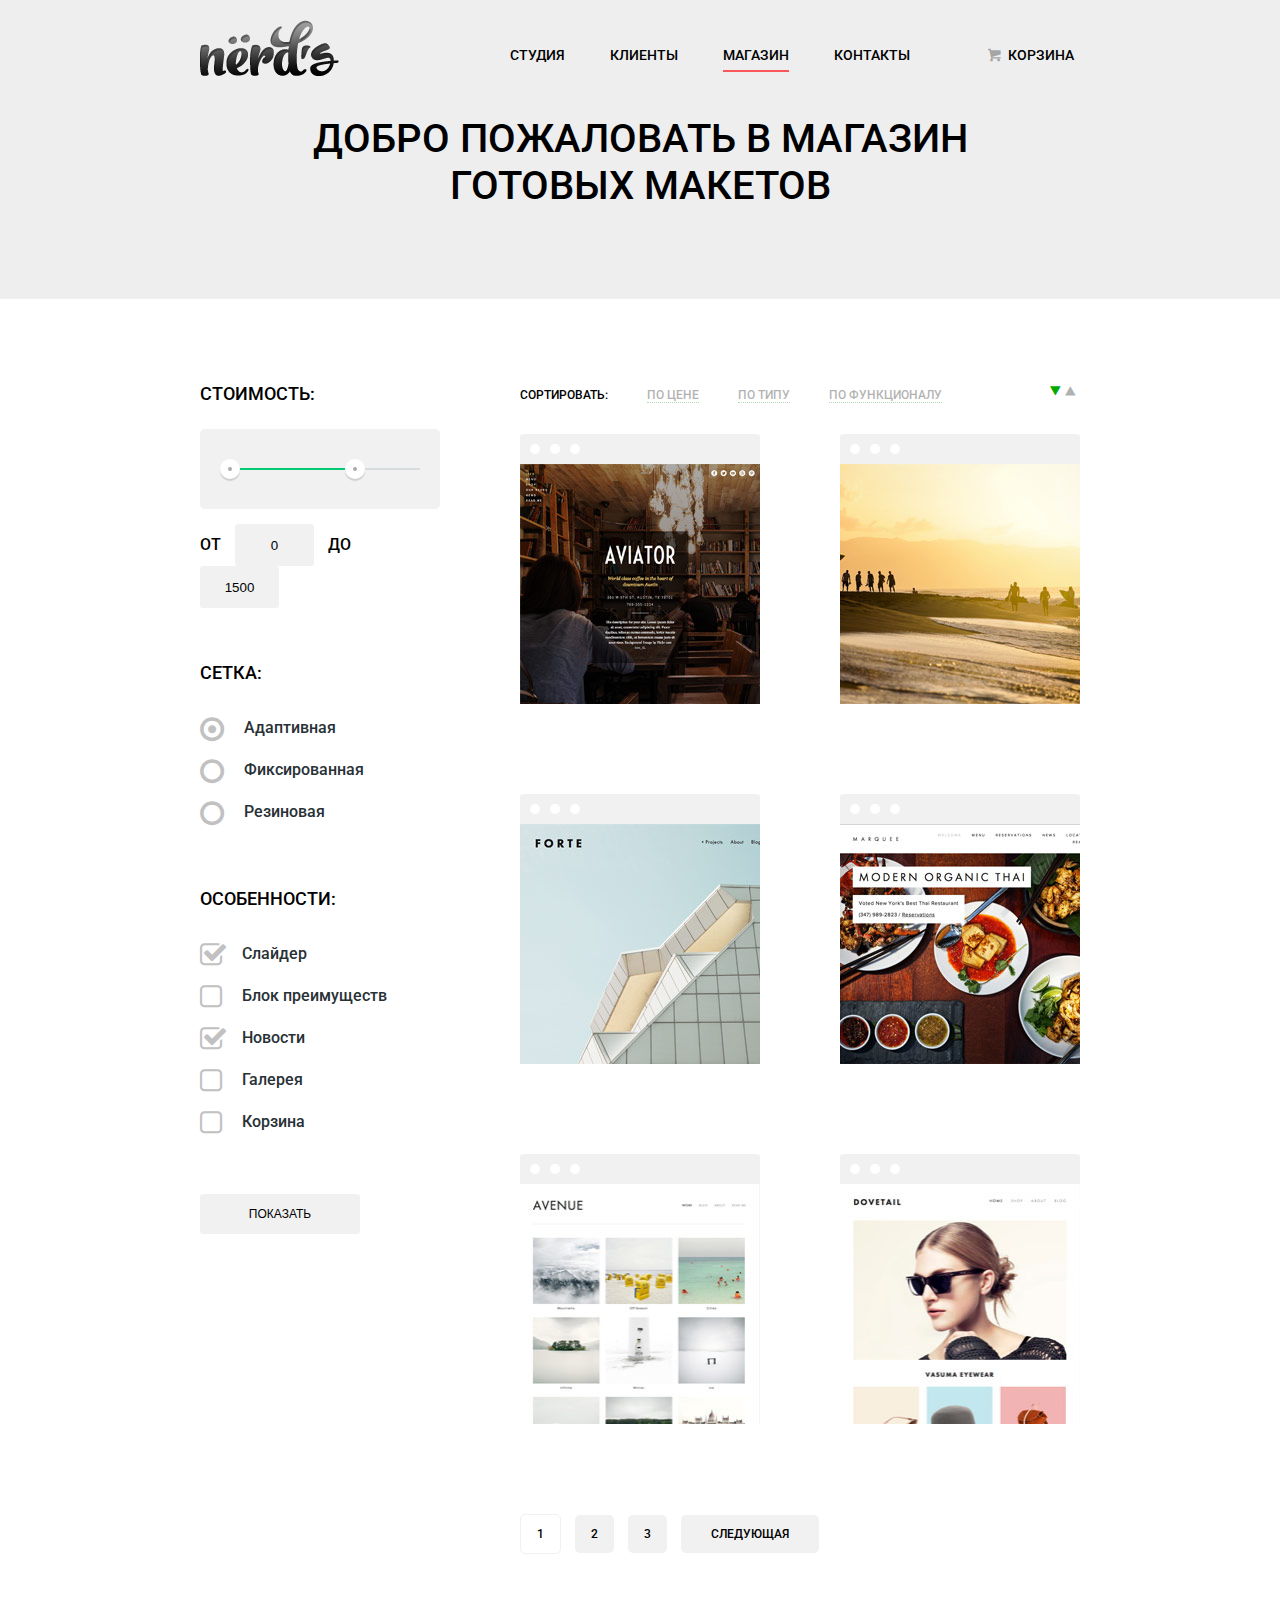
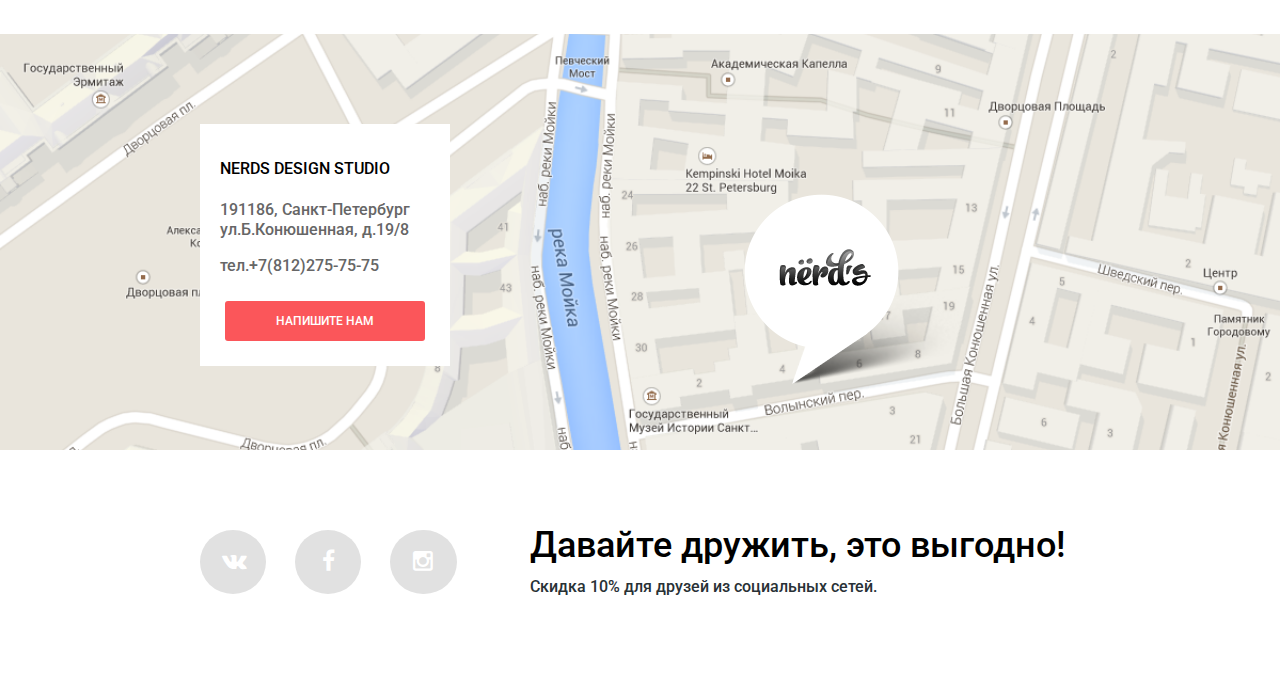
==== commit 606a356d: "Верстка#6" ====
--- a/catalog.html
+++ b/catalog.html
@@ -180,11 +180,11 @@
             </div>
           </div>
         </div>
-        <div class="page-link">
-          <span class="page-active">1</span>
-          <a href="#" class="page-2">2</a>
-          <a href="#" class="page-3">3</a>
-          <a href="#" class="next">Следующая</a>
+        <div class="page">
+          <a href="#" class="page-link active-link">1</a>
+          <a href="#" class="page-link">2</a>
+          <a href="#" class="page-link">3</a>
+          <a href="#" class="page-link next">Следующая</a>
         </div>
       </section>
     </main>
--- a/css/style.css
+++ b/css/style.css
@@ -903,12 +903,47 @@
   background: #797979;
 }
 
-
-
-
-
-
-
-
-
-
+.page-link {
+  font-family: "Roboto", "Arial", sans-serif;
+  text-decoration: none;
+  color: black;
+  font-size: 12px;
+  line-height: 18px;
+  display: inline-block;
+  padding: 10px 16px;
+  background: #f1f1f1;
+  border-radius: 5px;
+  margin-right: 10px;
+  text-transform: uppercase;
+  border-style: none;
+}
+.page a.active-link {
+  background: white;
+  border: 1px solid #f1f1f1;
+}
+.next {
+  padding: 10px 30px;
+}
+.next:hover,
+.page-link:hover
+{
+  background: #e5e5e5;
+}
+.next:active,
+.page-link:active {
+  background-color: #d5d5d5;
+  outline: none;
+  padding-top: 7px;
+  border-top: 3px solid #b5b5b5;
+}
+
+
+
+
+
+
+
+
+
+
+
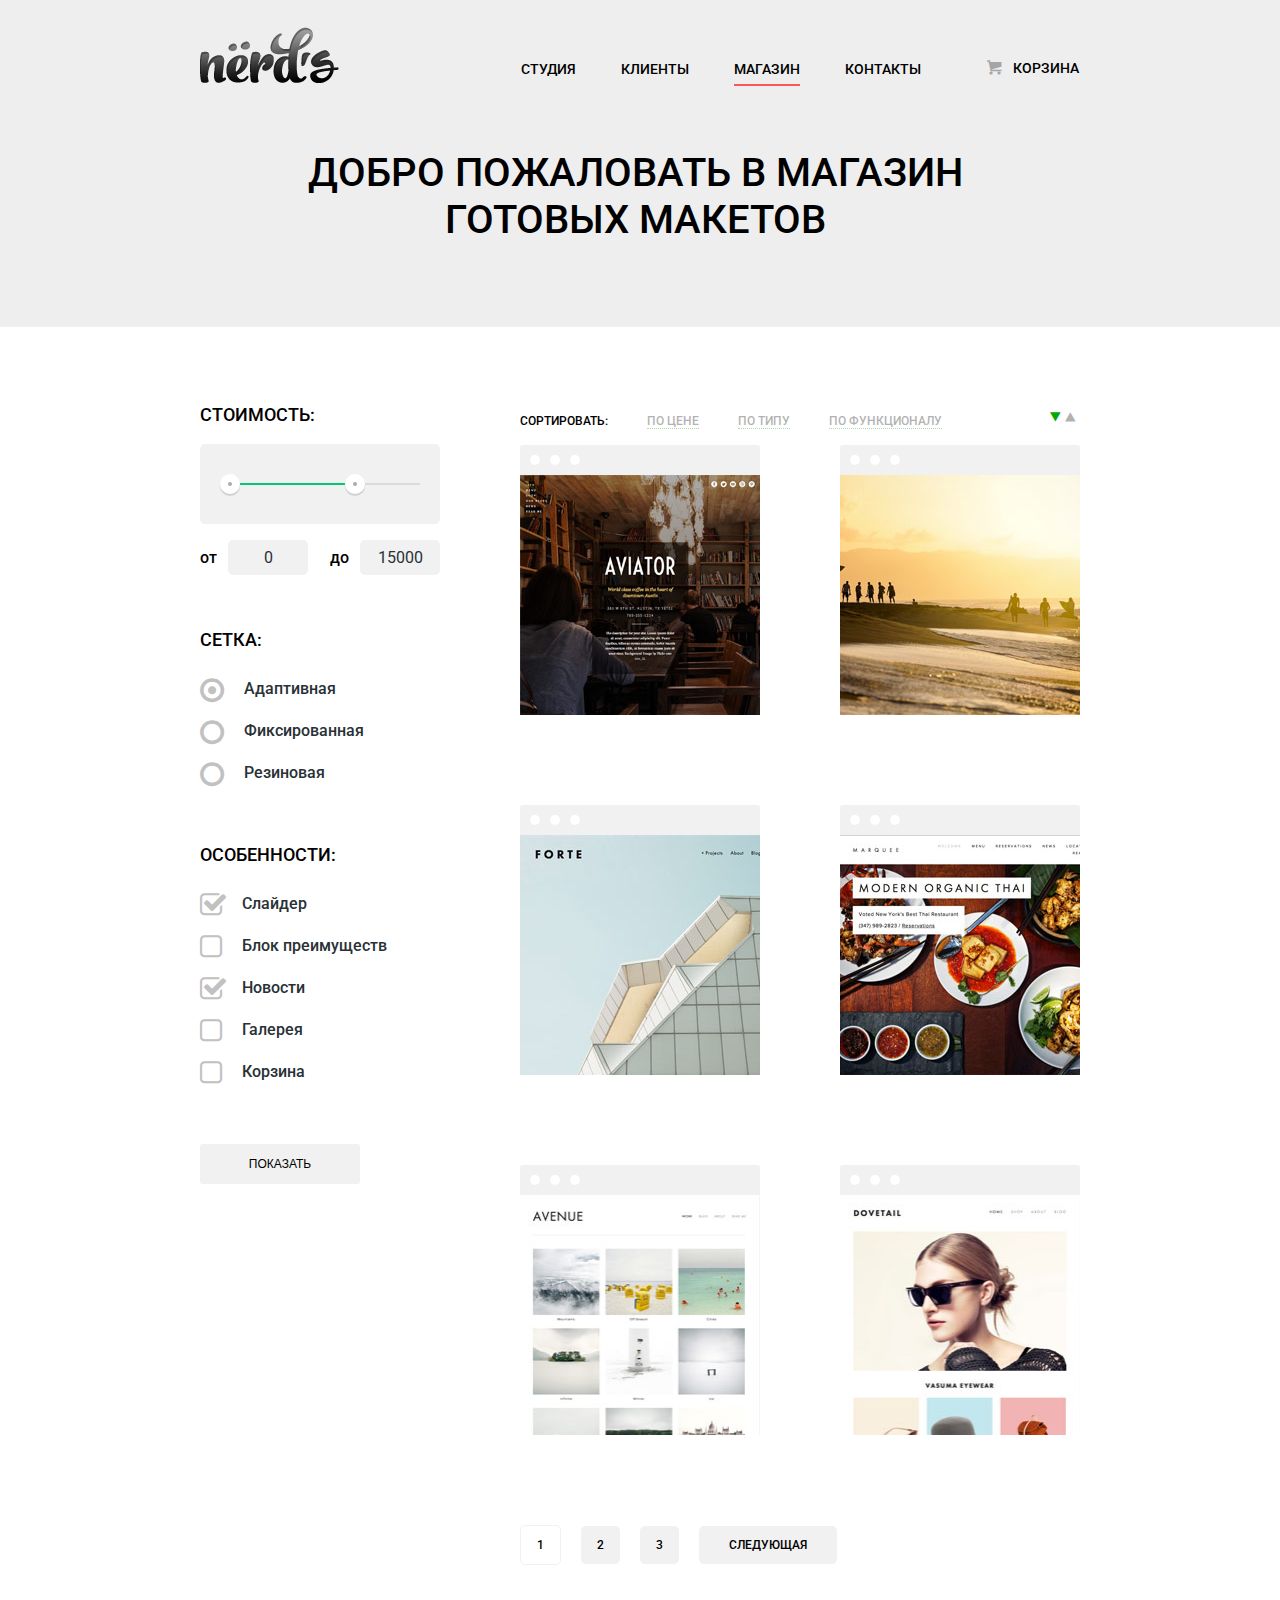
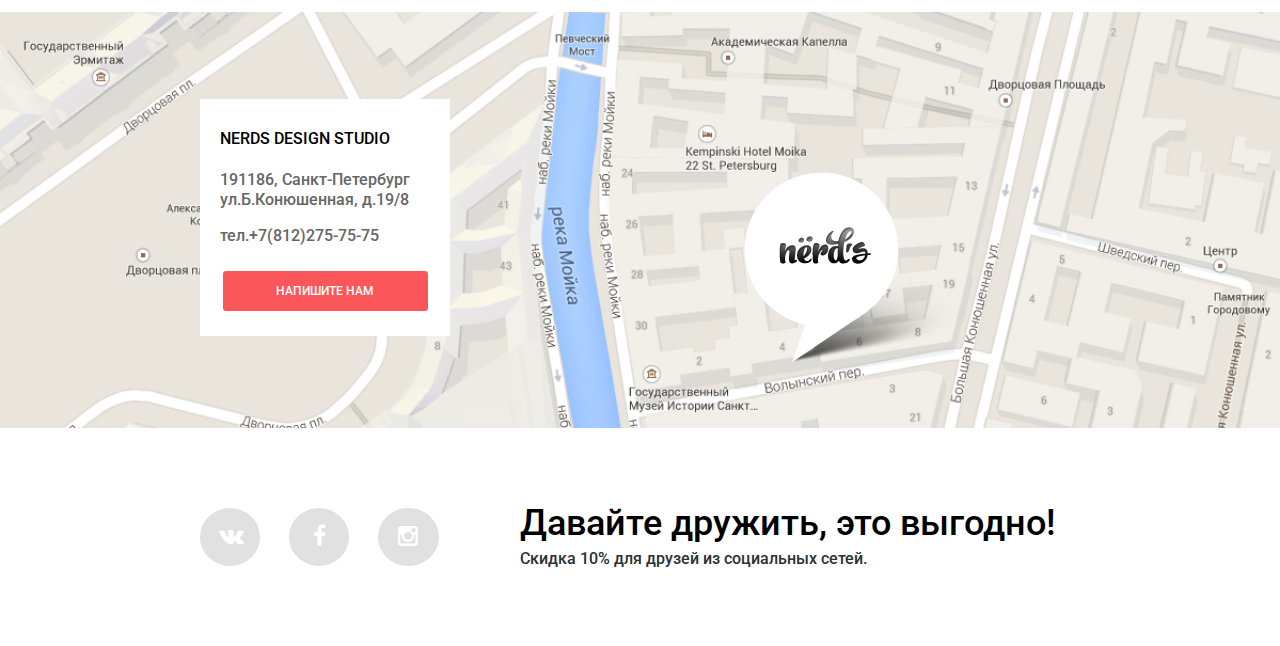
==== commit fc81beb7: "Верстка#7" ====
--- a/catalog.html
+++ b/catalog.html
@@ -23,170 +23,172 @@
             </ul>
           </nav>
           <div class="basket">
-					  <a class="basket-link" href="#">
-						  <span class="icon-basket"></span>
+		    <a class="basket-link" href="#">
+		      <span class="icon-basket"></span>
               <span class="basket-text">Корзина</span>
-						</a>
+            </a>
           </div>
         </div>
 	  </div>
 	  <div  class="shop-inner container">
-	    Добро пожаловать в магазин готовых макетов
+	    <p>Добро пожаловать в магазин готовых макетов</p>
 	  </div>
     </header>
 
-    <main class="catalog container clearfix">
-      <section class="filters">
-        <form action="#" method="post" name="form-filters">
-          <div class="filter">
-            <div class="filter-title">Стоимость:</div>
-            <div class="filter-price">
-              <div class="filter-price-scale">
-                <div class="filter-price-bar"></div>
-              </div>
-              <div class="thumb thumb-left"></div>
-              <div class="thumb thumb-right"></div>
-            </div>
-            <div class="form-inp">
-              <label for="from">От</label>
-              <input type="text" id="from" name="from" value="0">
-              <label for="before">До</label>
-              <input type="text" id="before" name="before" value="1500">
-            </div>
-          </div>
-          <div class="filter-radio">
-            <div class="filter-title">Сетка:</div>
+    <main class="catalog">
+      <div class="clearfix container">
+        <section class="filters">
+          <form action="#" method="post" name="form-filters">
+            <div class="filter">
+              <div class="filter-title">Стоимость:</div>
+              <div class="filter-price">
+                <div class="filter-price-scale">
+                  <div class="filter-price-bar"></div>
+                </div>
+                <div class="thumb thumb-left"></div>
+                <div class="thumb thumb-right"></div>
+              </div>
+              <div class="price-controls range-title">
+                <label class="min-price">от <input name="min-price" type="text" value="0"></label>
+                <label class="max-price">до <input name="max-price" type="text" value="15000"></label>
+              </div>
+            </div>
+            <div class="filter-radio">
+              <div class="filter-title">Сетка:</div>
+              <ul>
+                <li>
+                  <input type="radio" name="radio-button" id="adaptive" checked>
+                  <label for="adaptive" class="filter-label filter-label-radio">Адаптивная</label>
+                </li>
+                <li>
+                  <input type="radio" name="radio-button" id="fixed">
+                  <label for="fixed" class="filter-label filter-label-radio">Фиксированная</label>
+                </li>
+                <li>
+                  <input type="radio" name="radio-button" id="rubber">
+                  <label for="rubber" class="filter-label filter-label-radio">Резиновая</label>
+                </li>
+              </ul>
+            </div>
+            <div class="filter-checkbox">
+              <div class="filter-title">Особенности:</div>
+              <ul>
+                <li>
+                  <input type="checkbox" name="slider" id="slider" checked>
+                  <label for="slider" class="filter-label filter-label-checkbox">Слайдер</label>
+                </li>
+                <li>
+                  <input type="checkbox" name="block" id="block">
+                  <label for="block" class="filter-label filter-label-checkbox">Блок преимуществ</label>
+                </li>
+                <li>
+                  <input type="checkbox" name="news" id="news" checked>
+                  <label for="news" class="filter-label filter-label-checkbox">Новости</label>
+                </li>
+                <li>
+                  <input type="checkbox" name="gallery" id="gallery">
+                  <label for="gallery" class="filter-label filter-label-checkbox">Галерея</label>
+                </li>
+                <li>
+                  <input type="checkbox" name="basket" id="basket">
+                  <label for="basket" class="filter-label filter-label-checkbox">Корзина</label>
+                </li>
+              </ul>
+            </div>
+            <input type="submit" name="filters-submit" class="filter-btn" value="Показать">
+          </form>
+        </section>
+        <section class="layouts">
+          <div class="layouts-controls clearfix">
+            <ul class="layouts-controls-link">
+              <li>Сортировать:</li>
+              <li><a href="#">По цене</a></li>
+              <li><a href="#">По типу</a></li>
+              <li><a href="#">По функционалу</a></li>
+            </ul>
+            <div class="layouts-controls-triangle">
+              <a href="#" class="layouts-controls-triangle-active">▼</a>
+              <a href="#">▲</a>
+            </div>
+          </div>
+          <div class="catalog-items clearfix">
+            <div class="catalog-item">
+              <div class="catalog-item-top">
+                <i></i><i></i><i></i>
+              </div>
+              <img src="img/aviator.jpg" alt="Aviator" width="240" height="240">
+              <div class="hover-text">
+                <h2>Aviator</h2>
+                <p>Одностраничный макет с авторским дизайном</p>
+                <a class="btn-red-hover" href="#">8000 Р.</a>
+              </div>
+            </div>
+            <div class="catalog-item">
+              <div class="catalog-item-top">
+                <i></i><i></i><i></i>
+              </div>
+              <img src="img/sunset.jpg" alt="Sunset" width="240" height="240">
+              <div class="hover-text">
+                <h2>Sunset</h2>
+                <p>Интернет-магазин с личным кабинетом</p>
+                <a class="btn-red-hover" href="#">10000 Р.</a>
+              </div>
+            </div>
+            <div class="catalog-item">
+              <div class="catalog-item-top">
+                <i></i><i></i><i></i>
+              </div>
+              <img src="img/forte.jpg" alt="Forte" width="240" height="240">
+              <div class="hover-text">
+                <h2>Forte</h2>
+                <p>Отличный макет для личного блога</p>
+                <a class="btn-red-hover" href="#">5000 Р.</a>
+              </div>
+            </div>
+            <div class="catalog-item">
+              <div class="catalog-item-top">
+                <i></i><i></i><i></i>
+              </div>
+              <img src="img/modern.jpg" alt="Modern" width="240" height="240">
+              <div class="hover-text">
+                <h2>Modern organic thai</h2>
+                <p>Сайт для ресторана быстрого питания</p>
+                <a class="btn-red-hover" href="#">11000 Р.</a>
+              </div>
+            </div>
+            <div class="catalog-item">
+              <div class="catalog-item-top">
+                <i></i><i></i><i></i>
+              </div>
+              <img src="img/avenue.jpg" alt="Avenue" width="240" height="240">
+              <div class="hover-text">
+                <h2>Avenue</h2>
+                <p>Макет для блога о путешествия</p>
+                <a class="btn-red-hover" href="#">8000 Р.</a>
+              </div>
+            </div>
+            <div class="catalog-item">
+              <div class="catalog-item-top">
+                <i></i><i></i><i></i>
+              </div>
+              <img src="img/dovetail.jpg" alt="Dovetail" width="240" height="240">
+              <div class="hover-text">
+                <h2>Dovetail</h2>
+                <p>Интернет-магазин с галереей товаров</p>
+                <a class="btn-red-hover" href="#">14000 Р.</a>
+              </div>
+            </div>
+          </div>
+          <div class="page clearfix">
             <ul>
-              <li>
-                <input type="radio" name="radio-button" id="adaptive" checked>
-                <label for="adaptive" class="filter-label filter-label-radio">Адаптивная</label>
-              </li>
-              <li>
-                <input type="radio" name="radio-button" id="fixed">
-                <label for="fixed" class="filter-label filter-label-radio">Фиксированная</label>
-              </li>
-              <li>
-                <input type="radio" name="radio-button" id="rubber">
-                <label for="rubber" class="filter-label filter-label-radio">Резиновая</label>
-              </li>
+              <li><a href="#" class="page-link active-link">1</a></li>
+              <li><a href="#" class="page-link">2</a></li>
+              <li><a href="#" class="page-link">3</a></li>
+              <li><a href="#" class="page-link next">Следующая</a></li>
             </ul>
           </div>
-          <div class="filter-checkbox">
-            <div class="filter-title">Особенности:</div>
-            <ul>
-              <li>
-                <input type="checkbox" name="slider" id="slider" checked>
-                <label for="slider" class="filter-label filter-label-checkbox">Слайдер</label>
-              </li>
-              <li>
-                <input type="checkbox" name="block" id="block">
-                <label for="block" class="filter-label filter-label-checkbox">Блок преимуществ</label>
-              </li>
-              <li>
-                <input type="checkbox" name="news" id="news" checked>
-                <label for="news" class="filter-label filter-label-checkbox">Новости</label>
-              </li>
-              <li>
-                <input type="checkbox" name="gallery" id="gallery">
-                <label for="gallery" class="filter-label filter-label-checkbox">Галерея</label>
-              </li>
-              <li>
-                <input type="checkbox" name="basket" id="basket">
-                <label for="basket" class="filter-label filter-label-checkbox">Корзина</label>
-              </li>
-            </ul>
-          </div>
-          <input type="submit" name="filters-submit" class="filter-btn" value="Показать">
-        </form>
-      </section>
-      <section class="layouts">
-        <div class="layouts-controls clearfix">
-          <ul class="layouts-controls-link">
-            <li>Сортировать:</li>
-            <li><a href="#">По цене</a></li>
-            <li><a href="#">По типу</a></li>
-            <li><a href="#">По функционалу</a></li>
-          </ul>
-          <div class="layouts-controls-triangle">
-            <a href="#" class="layouts-controls-triangle-active">▼</a>
-            <a href="#">▲</a>
-          </div>
-        </div>
-        <div class="catalog-items clearfix">
-          <div class="catalog-item">
-            <div class="catalog-item-top">
-              <i></i><i></i><i></i>
-            </div>
-            <img src="img/aviator.jpg" alt="Aviator" width="240" height="240">
-            <div class="hover-text">
-              <h2>Aviator</h2>
-              <p>Одностраничный макет с авторским дизайном</p>
-              <a class="btn-red-hover" href="#">8000 Р.</a>
-            </div>
-          </div>
-          <div class="catalog-item">
-            <div class="catalog-item-top">
-              <i></i><i></i><i></i>
-            </div>
-            <img src="img/sunset.jpg" alt="Sunset" width="240" height="240">
-            <div class="hover-text">
-              <h2>Sunset</h2>
-              <p>Интернет-магазин с личным кабинетом</p>
-              <a class="btn-red-hover" href="#">10000 Р.</a>
-            </div>
-          </div>
-          <div class="catalog-item">
-            <div class="catalog-item-top">
-              <i></i><i></i><i></i>
-            </div>
-            <img src="img/forte.jpg" alt="Forte" width="240" height="240">
-            <div class="hover-text">
-              <h2>Forte</h2>
-              <p>Отличный макет для личного блога</p>
-              <a class="btn-red-hover" href="#">5000 Р.</a>
-            </div>
-          </div>
-          <div class="catalog-item">
-            <div class="catalog-item-top">
-              <i></i><i></i><i></i>
-            </div>
-            <img src="img/modern.jpg" alt="Modern" width="240" height="240">
-            <div class="hover-text">
-              <h2>Modern organic thai</h2>
-              <p>Сайт для ресторана быстрого питания</p>
-              <a class="btn-red-hover" href="#">11000 Р.</a>
-            </div>
-          </div>
-          <div class="catalog-item">
-            <div class="catalog-item-top">
-              <i></i><i></i><i></i>
-            </div>
-            <img src="img/avenue.jpg" alt="Avenue" width="240" height="240">
-            <div class="hover-text">
-              <h2>Avenue</h2>
-              <p>Макет для блога о путешествия</p>
-              <a class="btn-red-hover" href="#">8000 Р.</a>
-            </div>
-          </div>
-          <div class="catalog-item">
-            <div class="catalog-item-top">
-              <i></i><i></i><i></i>
-            </div>
-            <img src="img/dovetail.jpg" alt="Dovetail" width="240" height="240">
-            <div class="hover-text">
-              <h2>Dovetail</h2>
-              <p>Интернет-магазин с галереей товаров</p>
-              <a class="btn-red-hover" href="#">14000 Р.</a>
-            </div>
-          </div>
-        </div>
-        <div class="page">
-          <a href="#" class="page-link active-link">1</a>
-          <a href="#" class="page-link">2</a>
-          <a href="#" class="page-link">3</a>
-          <a href="#" class="page-link next">Следующая</a>
-        </div>
-      </section>
+        </section>
+      </div>
     </main>
 
 
--- a/css/style.css
+++ b/css/style.css
@@ -13,7 +13,6 @@
 @font-face {
   font-weight: normal;
   font-style: normal;
-
   font-family: "symbols-nerds";
   src: url("../fonts/symbols-nerds.woff") format("woff"),
        url("../fonts/symbols-nerds.woff2") format("woff2");
@@ -34,7 +33,6 @@
   text-decoration: inherit;
   font-style: normal;
   font-variant: normal;
-
   speak: none;
 }
 
@@ -65,7 +63,7 @@
 
 .main-header {
   background-color: #EEEEEE;
-  margin-bottom: 80px;
+  margin-bottom: 78px;
 }
 
 .header {
@@ -74,6 +72,7 @@
 
 .logo {
   float: left;
+  margin-top: 7px;
 }
 
 .menu {
@@ -90,12 +89,12 @@
 
 .basket {
   float: right;
-  width: 95px;
+  width: 110px;
 }
 
 .main-navigation ul {
-  margin: 0;
-  padding: 0;
+  margin-top: 14px;
+  padding-left: 11px;
   font-size: 0;
   list-style: none;
 }
@@ -121,6 +120,13 @@
 
 .icon-basket {
   opacity: 0.3;
+  margin-right: 5px;
+  font-size: 16px;
+}
+
+.basket-link {
+  margin-left: 13px;
+  margin-top: 13px
 }
 
 .active-page {
@@ -143,12 +149,17 @@
 }
 
 .shop-inner {
+  padding-bottom: 44px
+}
+
+.shop-inner p {
   width: 680px;
   font-size: 40px;
   text-align: center;
   line-height: normal;
   text-transform: uppercase;
-  padding-bottom: 90px;
+  margin-top: 20px;
+  margin-left: 95px;
 }
 
 .slider {
@@ -159,7 +170,6 @@
 
 .slide {
   min-height: 310px;
-
   background-repeat: no-repeat;
   background-position: 100% 10px;
 }
@@ -173,9 +183,7 @@
   width: 4px;
   height: 4px;
   margin: 0 3px;
-
   vertical-align: top;
-
   background: #ffffff;
   border: 3px solid white;
   border-radius: 50%;
@@ -184,12 +192,9 @@
 
 .slider-controls {
   position: absolute;
-  bottom: 95px;
-  left: 50%;
-
+  bottom: 75px;
+  left: 329px;
   width: 200px;
-  margin-left: -100px;
-
   text-align: center;
 }
 
@@ -201,27 +206,27 @@
 .slide-title {
   font-weight: 500;
   font-size: 36px;
+  line-height: 36px;
 }
 
 .slide p {
   font-weight: 500;
   line-height: 22px;
   color: #283136;
+  margin-bottom: 27px;
 }
 
 .slide .btn {
   display: block;
-  width: 220px;
-  margin-top: 25px;
-  padding: 12px 10px;
-
+  width: 240px;
+  height: 35px;
+  padding-top: 5px;
   font-weight: 300;
   font-size: 12px;
   text-align: center;
   color: #ffffff;
   text-transform: uppercase;
   text-decoration: none;
-
   background: #fb565a;
   border-radius: 3px;
 }
@@ -260,6 +265,10 @@
   background: #c1c1c1;
 }
 
+main {
+  margin-bottom: 85px;
+}
+
 .features {
  padding-bottom: 80px;
  border-bottom: 2px solid #f4f4f4;
@@ -281,20 +290,18 @@
 .features-item-image {
   width: 240px;
   height: 124px;
-  margin-bottom: 20px;
-  padding: 0;
+  margin-bottom: 23px;
 }
 
 .features-name {
-  margin: 0;
-  padding: 0;
+  margin-left: -2px;
   font-size: 18px;
   color: #000000;
   text-transform: uppercase;
 }
 
 .features-item p {
-  margin-top: 10px;
+  margin-top: 14px;
   line-height: 22px;
   font-size: 15px;
   color: #283136;
@@ -365,8 +372,6 @@
 .btn-yellow:active {
   background-color: #c09b24;
 }
-
-
 
 .about-us {
   margin-top: 68px;
@@ -396,21 +401,29 @@
 }
 
 .about-us-left p {
-  margin-bottom: 40px;
+  margin-top: 19px;
+  margin-bottom: 44px;
+  font-size: 16px;
+  line-height: 22px;
 }
 
 .about-us-img {
-  margin-bottom: 50px;
+  width: 240px;
+  height: 119px;
+  margin-top: -10px;
+  margin-bottom: 63px;
 }
 
 .about-us-left-title,
 .about-us-right-title {
   text-transform: uppercase;
-}
-
-.about-us-left-list,
-.about-us-right-list {
-
+  margin-bottom: 16px;
+}
+
+.about-us-left-list ul li,
+.about-us-right-list ul li {
+ font-size: 16px;
+ line-height: 40px;
 }
 
 .about-us-left-list ul,
@@ -418,7 +431,6 @@
   margin: 0;
   padding: 0;
   list-style: none;
-
 }
 
 .about-us-left-list li::before,
@@ -431,8 +443,6 @@
   margin-right: 10px;
 }
 
-
-
 .partners {
   border-bottom: 2px solid #f4f4f4;
   margin-bottom: 60px;
@@ -440,9 +450,9 @@
 
 .partners-row {
   display: inline-block;
-  line-height: 90px;
+  line-height: 45px;
   padding: 0 10px;
-  margin: 0;
+  margin-top: 14px;
 }
 
 .logo-link {
@@ -475,7 +485,7 @@
 
 .map-contacts {
   position: absolute;
-  top: 90px;
+  top: 87px;
   width: 250px;
   background-color: #FFFFFF;
   font-size: 16px;
@@ -494,10 +504,15 @@
 .contacts-title {
   text-transform: uppercase;
   padding-left: 20px;
-  padding-top: 30px;
-}
-
-.adress,
+  padding-top: 25px;
+}
+
+.adress {
+  padding-left: 20px;
+  line-height: 20px;
+  color: #666666;
+}
+
 .phone {
   padding-left: 20px;
   line-height: 20px;
@@ -506,7 +521,7 @@
 
 .btn-red-map {
   display: block;
-  width: 200px;
+  width: 205px;
   text-align: center;
   padding: 5px 0;
   font-size: 12px;
@@ -522,13 +537,13 @@
   width: 300px;
   float: left;
   margin-bottom: 80px;
-  margin-right: 30px;
+  margin-right: 20px;
 }
 
 .social span {
   display: inline-block;
   background-color: #e1e1e1;
-  padding: 17px;
+  padding: 14px;
   text-align: center;
   font-size: 23px;
   color: #FFFFFF;
@@ -562,42 +577,41 @@
   font-size: 16px;
   line-height: 22px;
   color: #283136;
+  margin-top: 10px;
 }
 
 .catalog {
-  margin-bottom: 80px;
+  margin-bottom: 47px;
 }
 
 .filters {
+  float: left;
   width: 240px;
-  float: left;
+  position: relative;
 }
 
 .filter {
-  margin-bottom: 50px;
-}
-
-.form-inp {
   width: 240px;
+  margin: 0 auto;
+  margin-bottom: 52px;
 }
 
 .filter-title {
+  margin-bottom: 20px;
   font-size: 18px;
-  color: #000000;
-  line-height: 30px;
-  text-transform: uppercase;
-  margin-bottom: 20px;
+  line-height: 19px;
+  text-transform: uppercase;
 }
 
 .filter-price {
   position: relative;
   height: 41px;
-  background-color: #f1f1f1;
-  margin-bottom: 15px;
-  border-radius: 5px;
   padding-top: 39px;
   padding-right: 20px;
   padding-left: 20px;
+  margin-bottom: 16px;
+  border-radius: 5px;
+  background: #f1f1f1;
 }
 
 .filter-price-scale {
@@ -632,26 +646,32 @@
   left: 145px;
 }
 
-.filter label {
-  display: inline-block;
-  text-transform: uppercase;
-  line-height: 22px;
-  margin-right: 10px;
-}
-
-.filter input {
-  display: inline-block;
-  width: 75px;
-  height: 40px;
-  text-align: center;
-  background-color: #f1f1f1;
-  border-style: none;
-  margin-right: 10px;
-  border-radius: 3px;
-}
-
-.filter input[name="before"] {
-  margin-right: 0;
+.price-controls {
+  font-size: 0;
+}
+
+.price-controls label {
+  font-size: 16px;
+  display: inline-block;
+  width: 50%;
+}
+
+.max-price {
+  text-align: right;
+}
+
+.price-controls input {
+  font-family: 'Roboto', 'Arial', sans-serif;
+  font-size: 16px;
+  width: 60px;
+  margin-left: 7px;
+  padding: 8px 10px;
+  text-align: center;
+  color: #283136;
+  border: none;
+  border-radius: 5px;
+  outline: none;
+  background: #f1f1f1;
 }
 
 .filter-radio {
@@ -754,47 +774,55 @@
   width: 560px;
   float: right;
 }
+
 .layouts-controls {
   margin-bottom: 25px;
 }
+
 .layouts-controls ul {
   float: left;
   list-style: none;
   margin: 0;
   padding: 0;
 }
+
 .layouts-controls li {
   display: inline-block;
   margin-right: 35px;
   text-transform: uppercase;
   font-size: 12px;
   line-height: 18px;
-
 }
 
 .layouts-controls li:last-child {
   margin-right: 0;
 }
+
 .layouts-controls li:first-child {
   border-bottom: none;
 }
+
 .layouts-controls-link a {
  color: #000000;
   opacity: 0.3;
   text-decoration: none;
   border-bottom: 1px dotted green;
 }
+
 .layouts-controls-link a:hover {
   opacity: 1;
 }
+
 .layouts-controls-link a:active {
   opacity: 1;
   border-bottom: none;
 }
+
 .layouts-controls-triangle {
   float: right;
   width: 30px;
 }
+
 .layouts-controls-triangle a {
   font-family: "symbols-nerds", serif;
   padding: 0;
@@ -805,20 +833,20 @@
   color: #000000;
   opacity: 0.3;
 }
+
 .layouts-controls-triangle .layouts-controls-triangle-active {
   color: #00AA00;
   opacity: 1;
 }
 
-
 .catalog-items {
   width: 560px;
+  margin-top: -15px;
 }
 
 .catalog-item {
   width: 240px;
   margin-bottom: 80px;
-
 }
 
 .catalog-item:nth-child(2n+1){
@@ -903,6 +931,23 @@
   background: #797979;
 }
 
+.page {
+  float:left;
+  width: 400px;
+}
+
+.page ul {
+  padding: 0;
+  margin: 0;
+  font-size: 0;
+}
+
+.page li {
+  display: inline;
+  list-style: none;
+  margin-right: 10px;
+}
+
 .page-link {
   font-family: "Roboto", "Arial", sans-serif;
   text-decoration: none;
@@ -917,18 +962,22 @@
   text-transform: uppercase;
   border-style: none;
 }
+
 .page a.active-link {
   background: white;
   border: 1px solid #f1f1f1;
 }
+
 .next {
   padding: 10px 30px;
 }
+
 .next:hover,
 .page-link:hover
 {
   background: #e5e5e5;
 }
+
 .next:active,
 .page-link:active {
   background-color: #d5d5d5;
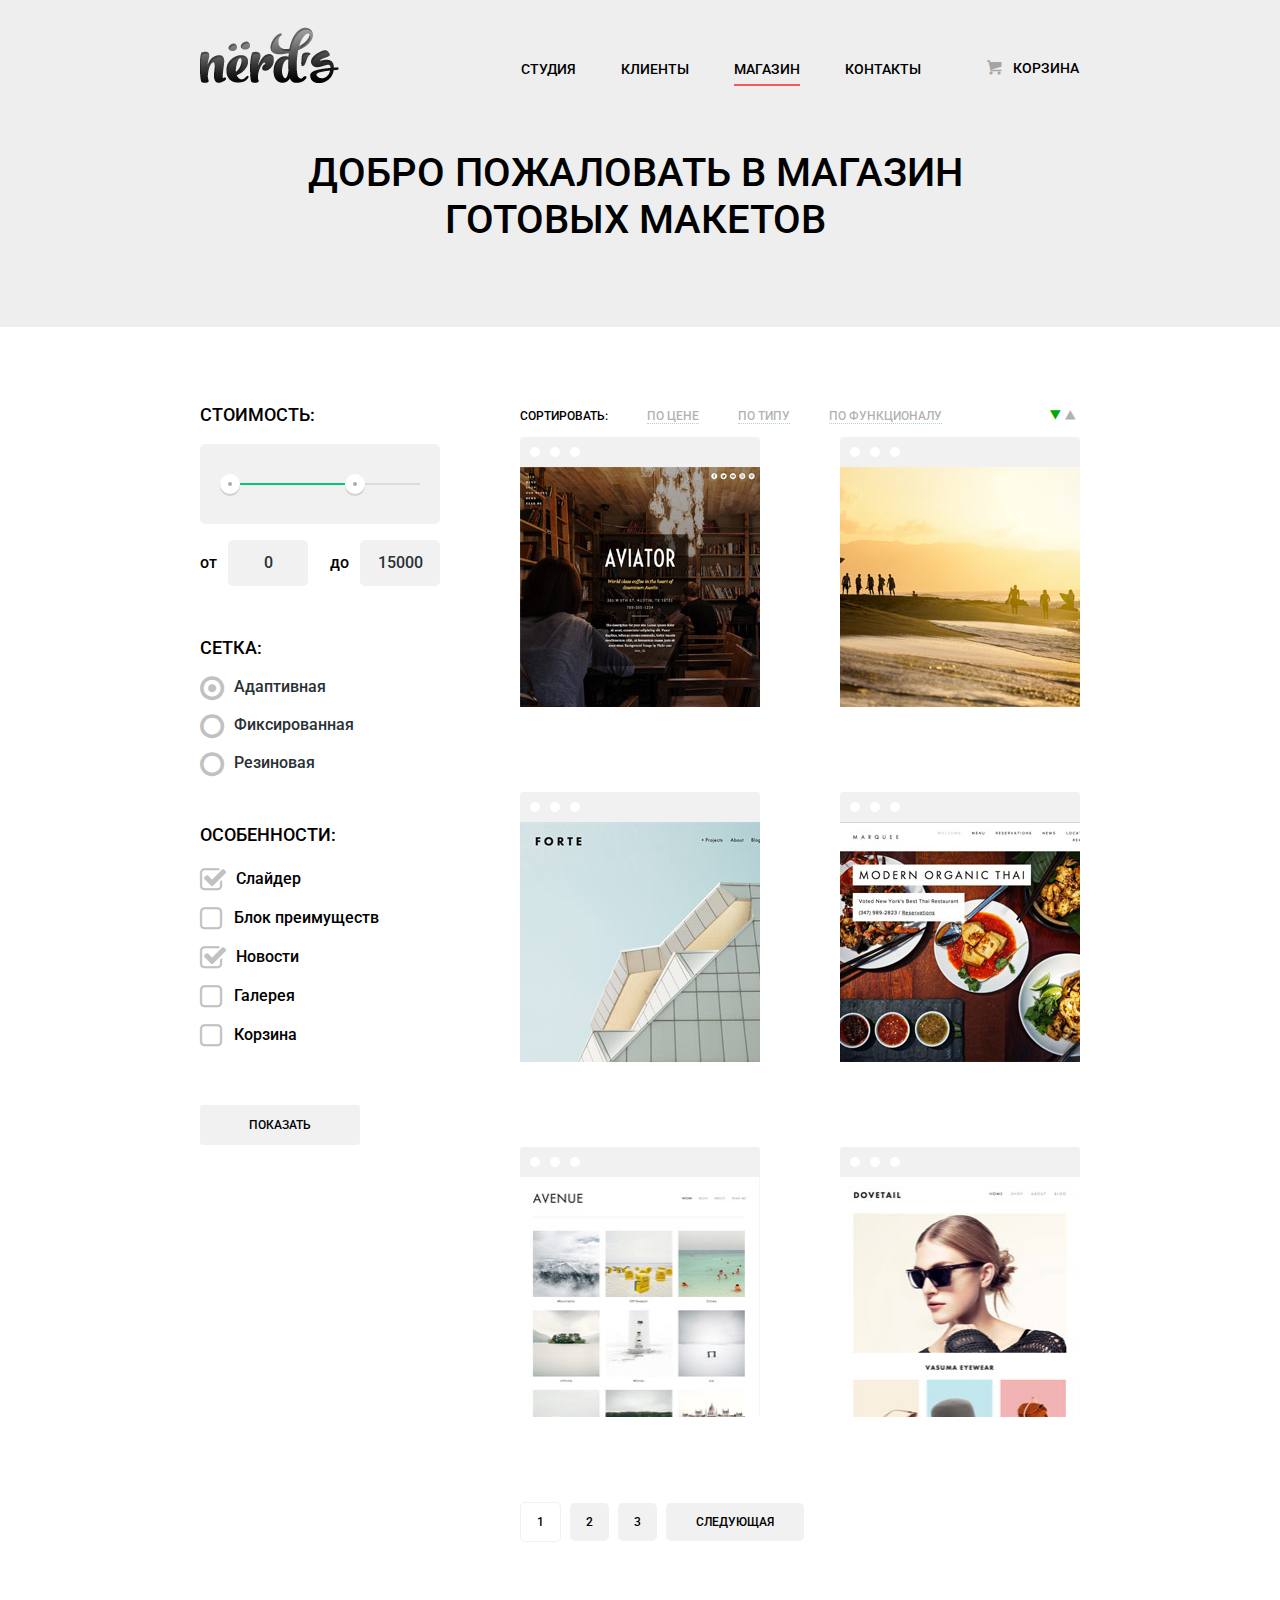
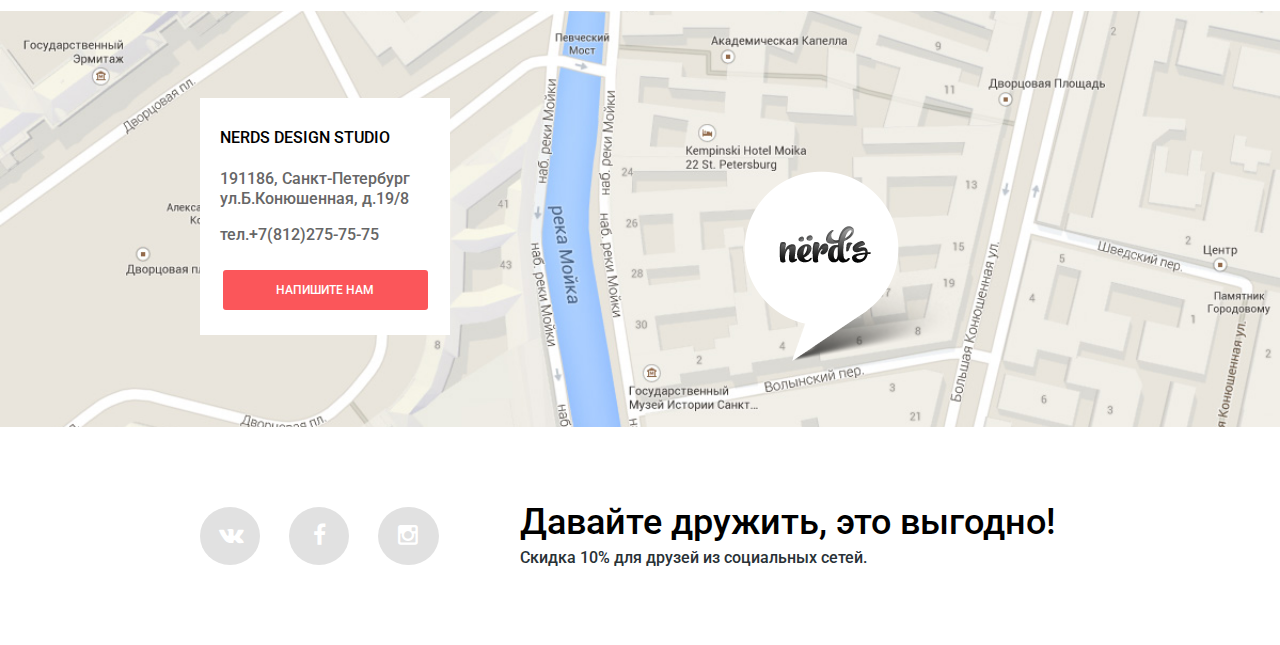
==== commit 8df11d3d: "Верстка#9" ====
--- a/catalog.html
+++ b/catalog.html
@@ -2,6 +2,7 @@
 <html lang="ru">
   <head>
     <meta charset="utf-8">
+    <link href="css/normalize.css" rel="stylesheet">
     <link href="css/style.css" rel="stylesheet">
     <title>Дизайн студия «Нёрдс»</title>
     <link href='https://fonts.googleapis.com/css?family=Roboto:500&subset=latin,cyrillic' rel='stylesheet' type='text/css'>
@@ -219,5 +220,31 @@
         </div>
       </div>
     </footer>
+
+    <div class="modal-content">
+      <button class="modal-content-close" type="button" title="Закрыть">Закрыть</button>
+      <form class="input-form clearfix" action="#" method="post">
+        <div class="modal-data">
+          <label class="modal-data-name">
+            <span>Ваше имя:</span><br>
+            <input type="text" name="name" placeholder="Представьтесь, пожалуйста"><br>
+          </label>
+        </div>
+        <div class="modal-data">
+          <label class="modal-data-email">
+            <span>Ваш e-mail:</span><br>
+            <input type="text" name="email" placeholder="Для отправки ответа"><br>
+          </label>
+        </div>
+        <div class="modal-dialog">
+          <label class="modal-dialog-text" for="message">
+            <span>Текст письма:</span><br>
+            <textarea name="text" id="message" placeholder="В свободной форме"></textarea ><br>
+          </label>
+        </div>
+        <button class="button send-button" type="submit">Отправить</button>
+      </form>
+    </div>
+    <script src="js/script.js"></script>
   </body>
 </html>
--- a/css/style.css
+++ b/css/style.css
@@ -3,11 +3,11 @@
   font-family: "Roboto", "Arial", sans-serif;
   font-size: 16px;
   font-weight: 500;
-  line-height: 30px;
   color: #000000;
   background-color: #FFFFFF;
-	padding: 0;
-	margin: 0;
+  line-height: 30px;
+  padding: 0;
+  margin: 0;
 }
 
 @font-face {
@@ -420,8 +420,7 @@
   margin-bottom: 16px;
 }
 
-.about-us-left-list ul li,
-.about-us-right-list ul li {
+.about-us-list li {
  font-size: 16px;
  line-height: 40px;
 }
@@ -479,7 +478,7 @@
   width: 100%;
   height: 416px;
   margin-bottom: 80px;
-  background: url("../img/map.png") no-repeat 50% 50%;
+  background: url("../img/map.jpg") no-repeat 50% 50%;
   background-size: cover;
 }
 
@@ -581,7 +580,7 @@
 }
 
 .catalog {
-  margin-bottom: 47px;
+  margin-bottom: 69px;
 }
 
 .filters {
@@ -684,17 +683,21 @@
   padding: 0;
 }
 
+.filter-radio li {
+  margin-bottom: 16px;
+}
+
 .filter-radio input {
   display: none;
 }
 
-.filter-label {
+.filter-label-radio {
   display: block;
   font-size: 16px;
   line-height: 20px;
   color: #283136;
-  padding: 10px 0;
   cursor: pointer;
+  margin-top: 10px;
 }
 
 .filter-label-checkbox::before {
@@ -704,7 +707,7 @@
   line-height: 22px;
   vertical-align: middle;
   color: #c1c1c1;
-  padding-right: 20px;
+  padding-right: 12px;
 }
 
 .filter-label-radio::before {
@@ -714,7 +717,8 @@
   line-height: 22px;
   vertical-align: middle;
   color: #c1c1c1;
-  padding-right: 20px;
+  padding-right: 10px;
+
 }
 
 .filter-label:hover {
@@ -727,7 +731,7 @@
 
 input[type = "checkbox"]:checked + .filter-label-checkbox::before {
   content: "\2611";
-  padding-right: 16px;
+  padding-right: 10px;
 }
 
 .filter-label-radio:hover .filter-label-radio::before{
@@ -736,13 +740,17 @@
 }
 
 .filter-checkbox {
-  margin-bottom: 50px;
+  margin-bottom: 55px;
 }
 
 .filter-checkbox ul {
   list-style: none;
   margin: 0;
   padding: 0;
+}
+
+.filter-checkbox li {
+  margin-bottom: 9px;
 }
 
 .filter-checkbox input {
@@ -777,6 +785,7 @@
 
 .layouts-controls {
   margin-bottom: 25px;
+  line-height: 1.2;
 }
 
 .layouts-controls ul {
@@ -846,7 +855,7 @@
 
 .catalog-item {
   width: 240px;
-  margin-bottom: 80px;
+  margin-bottom: 75px;
 }
 
 .catalog-item:nth-child(2n+1){
@@ -891,7 +900,7 @@
   text-align: center;
   width: 200px;
   height: 200px;
-  background-color: #FFFFFF !important;
+  background-color: #FFFFFF;
   top: 50px;
   left: 20px;
 }
@@ -925,7 +934,11 @@
   line-height: 36px;
 }
 
-.catalog-item:hover .hover-text,
+.catalog-item:hover .hover-text {
+  display: block;
+  background: #FFFFFF;
+}
+
 .catalog-item:hover .catalog-item-top {
   display: block;
   background: #797979;
@@ -945,7 +958,7 @@
 .page li {
   display: inline;
   list-style: none;
-  margin-right: 10px;
+  margin-right: -1px;
 }
 
 .page-link {
@@ -986,13 +999,147 @@
   border-top: 3px solid #b5b5b5;
 }
 
-
-
-
-
-
-
-
-
-
-
+.modal-content {
+  position: absolute;
+  display: none;
+  left: 275px;
+  top: 1660px;
+  width: 460px;
+  height: 416px;
+  background: #ffffff;
+  padding-left: 80px;
+  padding-right: 90px;
+  box-shadow: 0 20px 40px rgba(0, 0, 0, 0.7)
+}
+
+.modal-content-show {
+  display: block;
+}
+
+.modal-content-close {
+  position: absolute;
+  top: 5px;
+  left: 584px;
+  width: 41px;
+  height: 41px;
+  background: #fb565a;
+  -moz-border-radius: 20px;
+  -webkit-border-radius: 20px;
+  border-radius: 20px;
+  border: 0;
+  font-size: 0;
+  cursor: pointer;
+}
+
+.modal-content-close::before,
+.modal-content-close::after {
+  content: "";
+  position: absolute;
+  right: 8px;
+  bottom: 18px;
+  width: 25px;
+  height: 5px;
+  background-color: #ffffff;
+  border-radius: 1px;
+}
+
+.modal-content-close::before {
+ transform: rotate(45deg);
+}
+
+.modal-content-close::after {
+  transform: rotate(-45deg);
+}
+
+.input-form {
+  margin-top: 50px;
+  margin-bottom: 50px;
+  font-family: "Roboto", "Arial", sans-serif;
+}
+
+.modal-data-name {
+  float: left;
+  margin-right: 20px;
+  margin-bottom: 20px;
+}
+
+.modal-data-name:last-child {
+  margin-right: 0;
+}
+
+.modal-data-email {
+  float: right;
+  margin-bottom: 20px;
+}
+
+.modal-data span {
+  font-size: 16px;
+  line-height: 18px;
+}
+
+.modal-data  input[type="text"] {
+  width: 199px;
+  height: 34px;
+  margin-top: 10px;
+  padding-left: 15px;
+  font-size: 12px;
+  line-height: 18px;
+  color: #000000;
+  text-transform: uppercase;
+  border: 2px solid #d7dcde;
+  outline: none;
+}
+
+.modal-data  input:hover {
+  border: 2px solid #a2a9ac;
+}
+
+.modal-data  input:focus {
+  border: 2px solid #56bffb;
+}
+
+.modal-dialog {
+  margin-bottom: 50px;
+}
+
+.modal-dialog  textarea {
+  width: 443px;
+  height: 102px;
+  margin-top: 10px;
+  padding-left: 15px;
+  padding-top: 10px;
+  font-size: 12px;
+  line-height: 18px;
+  color: #000000;
+  text-transform: uppercase;
+  border: 2px solid #d7dcde;
+  outline: none;
+}
+
+.modal-dialog span {
+  font-size: 16px;
+  line-height: 18px;
+}
+
+.send-button {
+  width: 460px;
+  font-size: 12px;
+  line-height: 18px;
+  background: #fb565a;
+  color: #ffffff;
+  padding: 10px 0;
+  border: 0;
+  text-transform: uppercase;
+  border-radius: 3px;
+  overflow: hidden;
+}
+
+
+
+
+
+
+
+
+
+
